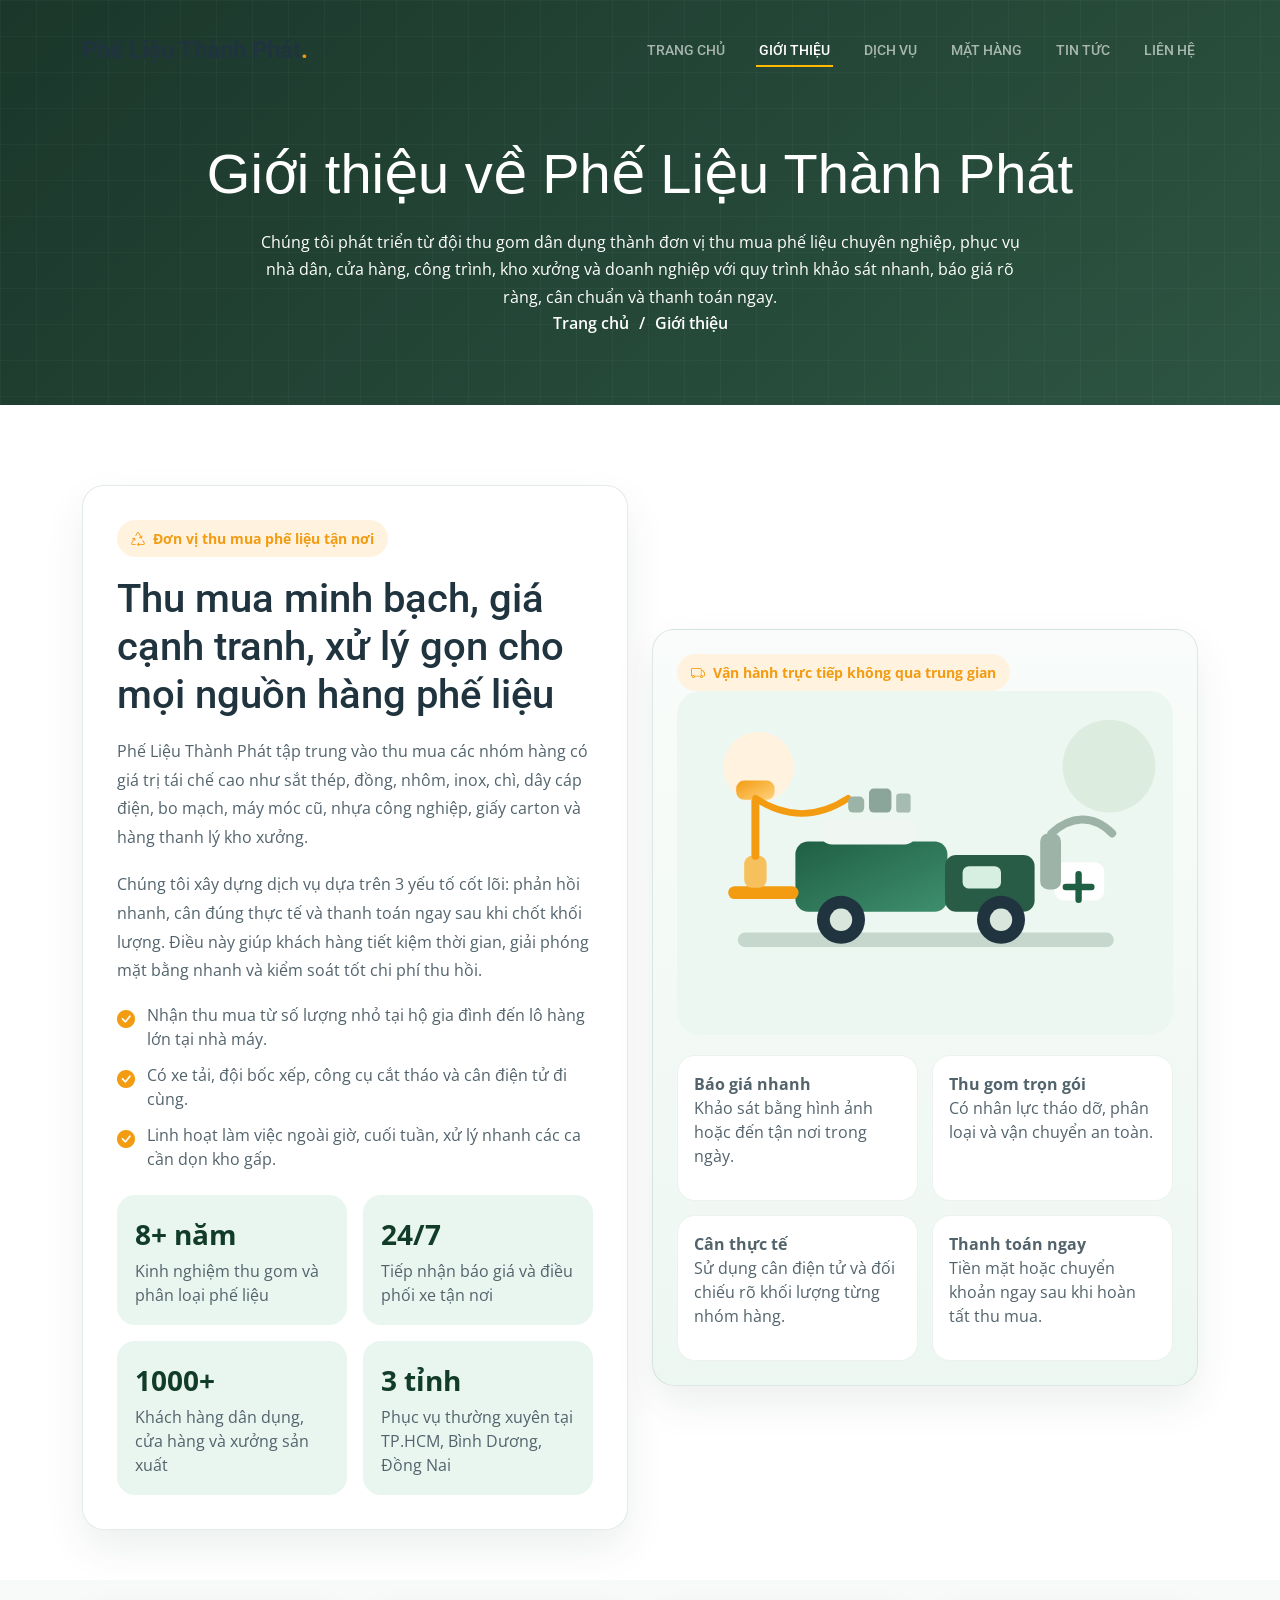
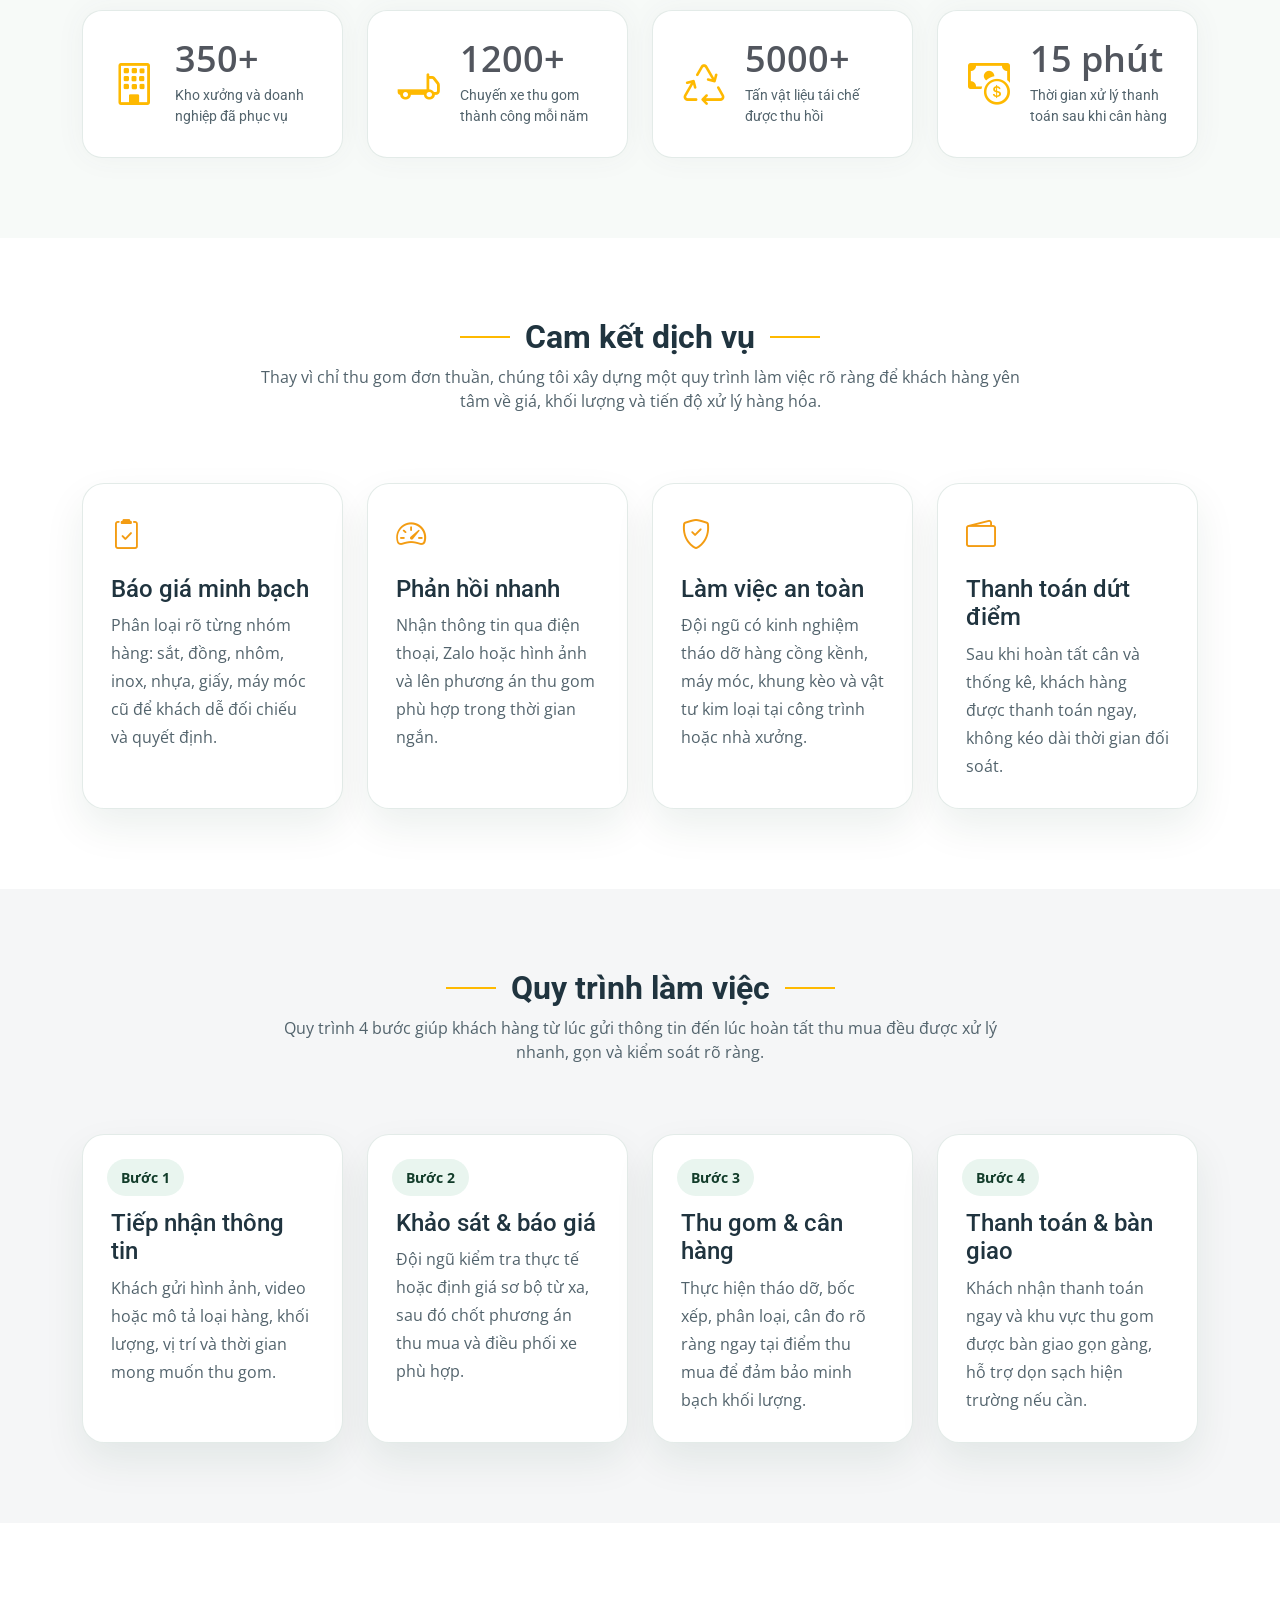
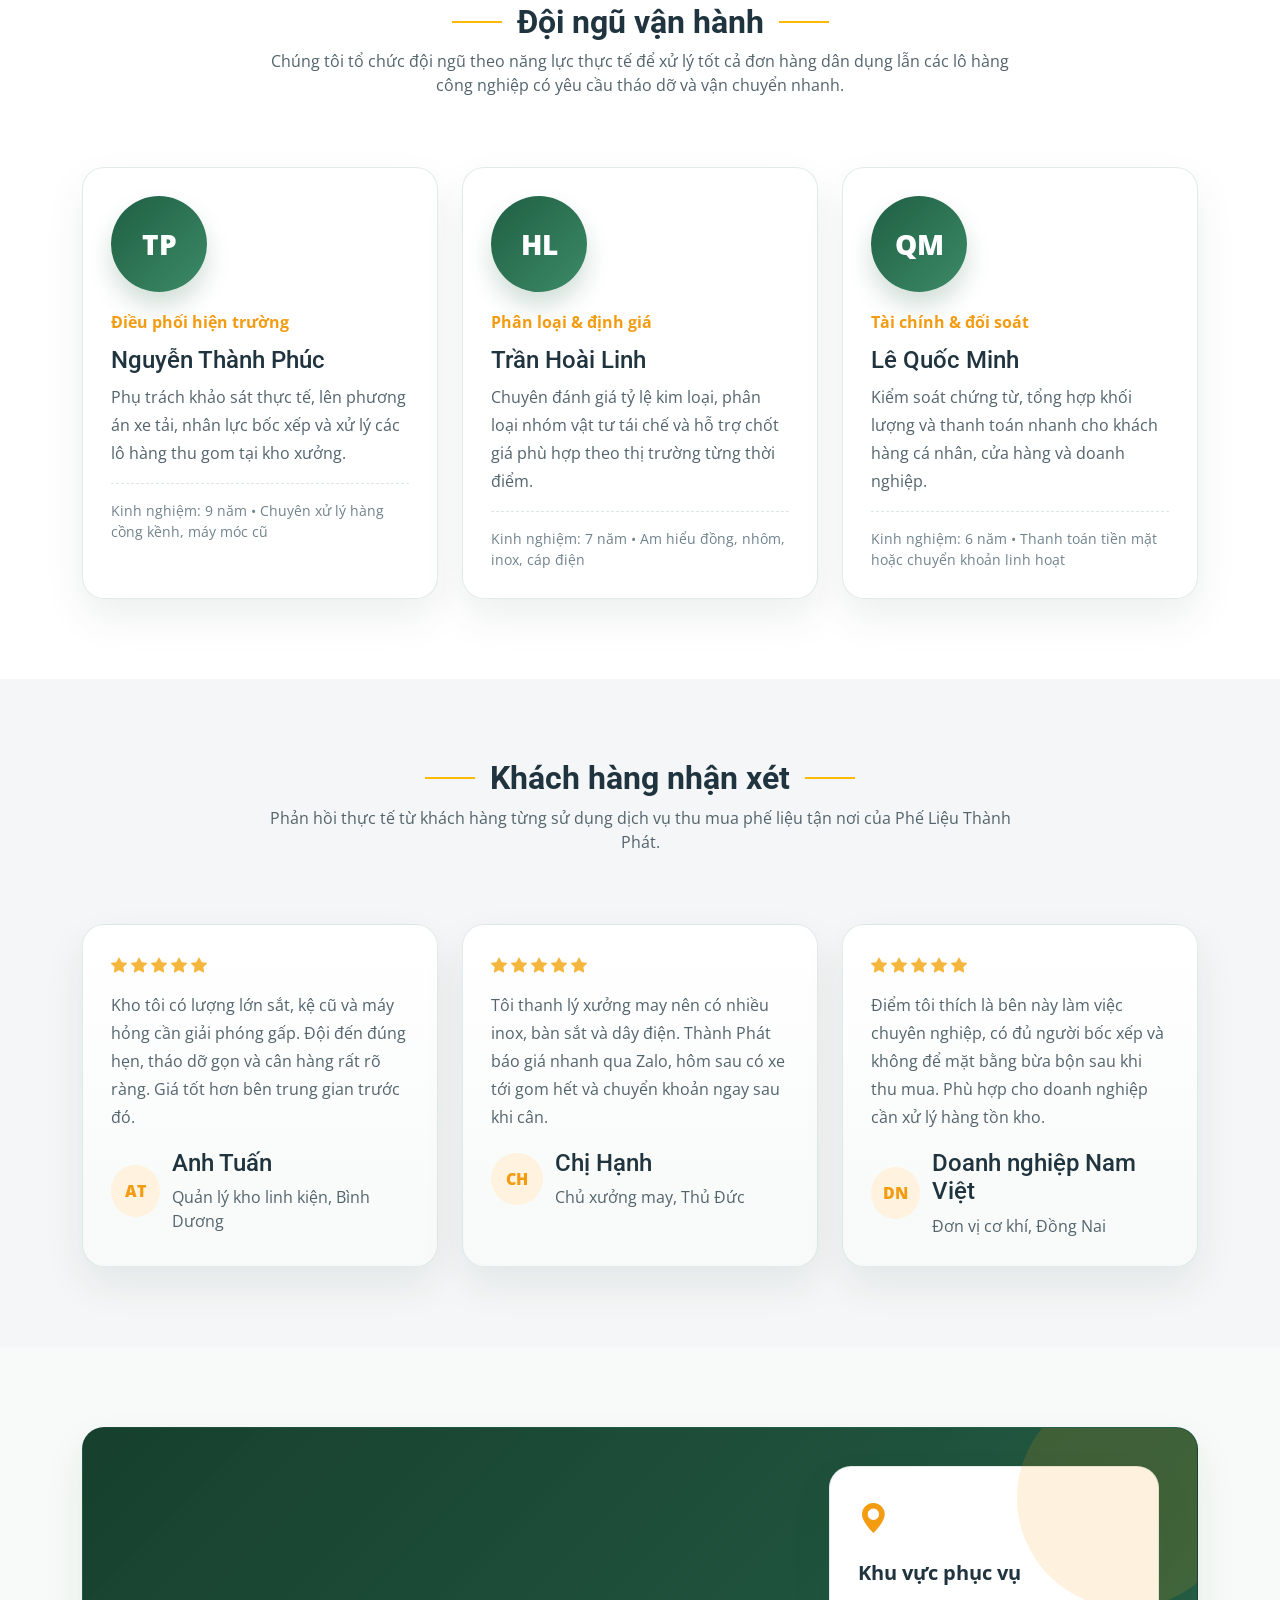
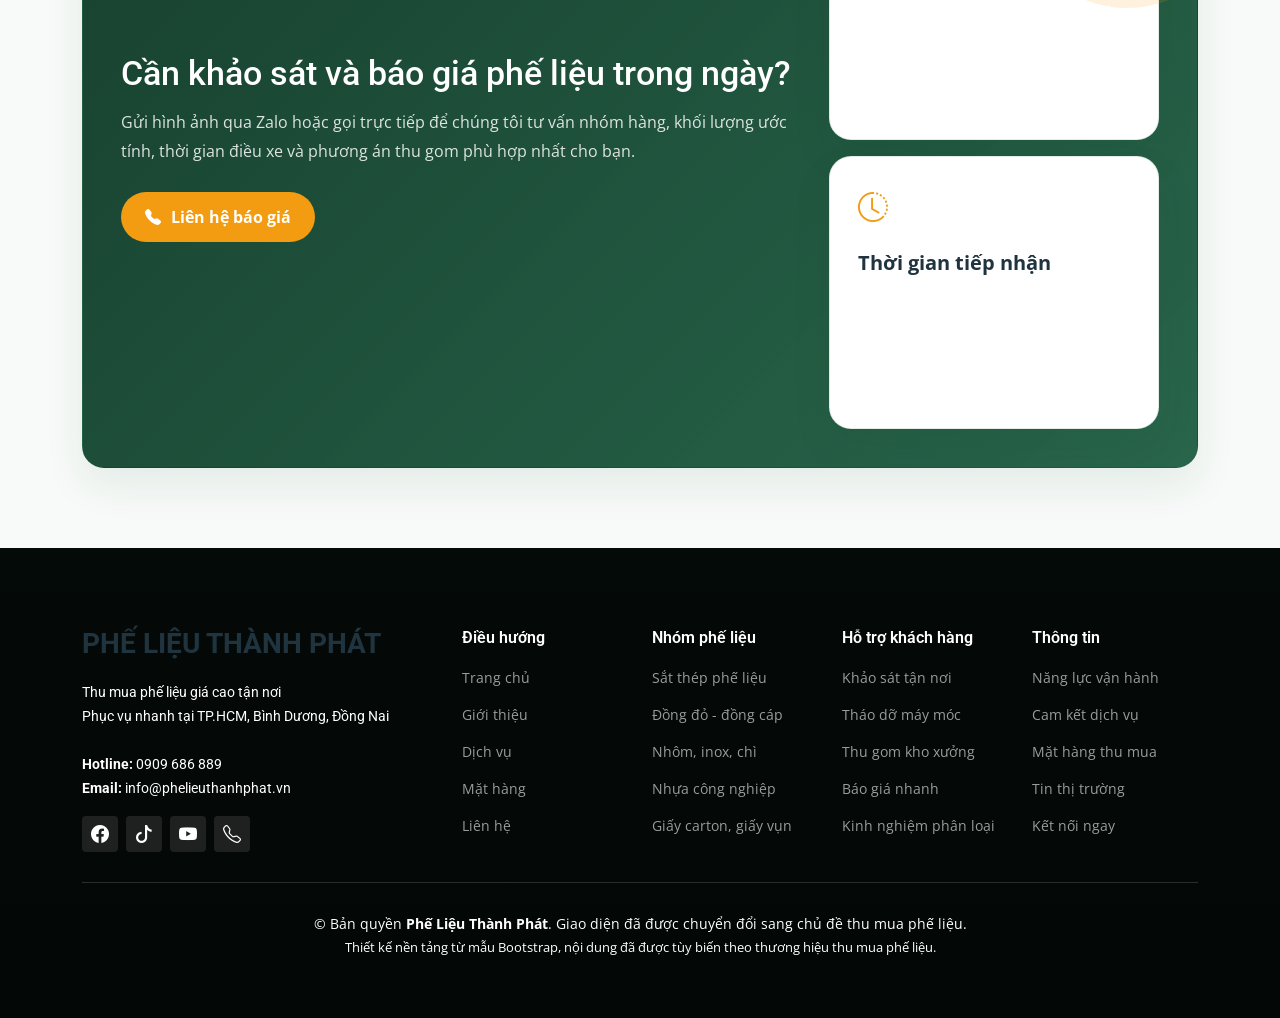
==== UpConstruction-1.0.0/about.html @ 5eded69c "basic code" ====
<!DOCTYPE html>
<html lang="vi">

<head>
  <meta charset="utf-8">
  <meta content="width=device-width, initial-scale=1.0" name="viewport">
  <title>Giới thiệu - Phế Liệu Thành Phát</title>
  <meta content="Tìm hiểu về Phế Liệu Thành Phát - đơn vị thu mua phế liệu giá cao tận nơi, quy trình minh bạch, cân chuẩn và thanh toán nhanh cho khách hàng cá nhân, nhà xưởng và doanh nghiệp." name="description">
  <meta content="giới thiệu phế liệu thành phát, thu mua phế liệu tận nơi, cân điện tử phế liệu, thu mua sắt đồng nhôm inox" name="keywords">

  <link href="assets/img/favicon.png" rel="icon">
  <link href="assets/img/apple-touch-icon.png" rel="apple-touch-icon">

  <link rel="preconnect" href="https://fonts.googleapis.com">
  <link rel="preconnect" href="https://fonts.gstatic.com" crossorigin>
  <link href="https://fonts.googleapis.com/css?family=Open+Sans:300,300i,400,400i,600,600i,700,700i|Roboto:300,400,500,700&display=swap" rel="stylesheet">

  <link href="assets/vendor/bootstrap/css/bootstrap.min.css" rel="stylesheet">
  <link href="assets/vendor/bootstrap-icons/bootstrap-icons.css" rel="stylesheet">
  <link href="assets/vendor/fontawesome-free/css/all.min.css" rel="stylesheet">
  <link href="assets/vendor/aos/aos.css" rel="stylesheet">
  <link href="assets/vendor/glightbox/css/glightbox.min.css" rel="stylesheet">
  <link href="assets/vendor/swiper/swiper-bundle.min.css" rel="stylesheet">

  <link href="assets/css/main.css" rel="stylesheet">

  <style>
    :root {
      --scrap-green: #1f5f43;
      --scrap-green-dark: #123c2a;
      --scrap-green-soft: #e9f5ef;
      --scrap-orange: #f39c12;
      --scrap-orange-soft: #fff2de;
      --scrap-slate: #20343f;
      --scrap-text: #52636c;
      --scrap-border: rgba(31, 95, 67, 0.12);
      --scrap-shadow: 0 18px 40px rgba(18, 60, 42, 0.08);
    }

    body {
      color: var(--scrap-text);
    }

    .header .logo h1,
    .footer-info h3,
    .section-header h2,
    .about-hero-card h2,
    .commitment-card h4,
    .member-card h4,
    .timeline-card h4,
    .testimonial-card h4,
    .cta-box h3 {
      color: var(--scrap-slate);
    }

    .header .logo h1 span,
    .section-header h2::after,
    .story-list i,
    .commitment-card i,
    .timeline-badge,
    .stats-value,
    .contact-mini i,
    .social-links a:hover {
      color: var(--scrap-orange);
    }

    .breadcrumbs {
      min-height: 340px;
      position: relative;
      background:
        linear-gradient(135deg, rgba(18, 60, 42, 0.92), rgba(31, 95, 67, 0.86)),
        radial-gradient(circle at top right, rgba(243, 156, 18, 0.18), transparent 32%);
    }

    .breadcrumbs:before {
      content: "";
      position: absolute;
      inset: 0;
      background-image:
        linear-gradient(rgba(255, 255, 255, 0.06) 1px, transparent 1px),
        linear-gradient(90deg, rgba(255, 255, 255, 0.06) 1px, transparent 1px);
      background-size: 36px 36px;
      opacity: .45;
    }

    .breadcrumbs .container {
      z-index: 2;
    }

    .breadcrumbs h2,
    .breadcrumbs p,
    .breadcrumbs ol,
    .breadcrumbs ol a {
      color: #fff;
    }

    .breadcrumbs p {
      max-width: 760px;
      margin: 14px auto 0;
      line-height: 1.7;
    }

    .page-intro {
      padding: 80px 0 50px;
    }

    .about-hero-card,
    .visual-card,
    .commitment-card,
    .timeline-card,
    .member-card,
    .testimonial-card,
    .cta-box,
    .contact-mini {
      background: #fff;
      border: 1px solid var(--scrap-border);
      border-radius: 22px;
      box-shadow: var(--scrap-shadow);
    }

    .about-hero-card {
      padding: 34px;
      height: 100%;
    }

    .about-hero-card .badge-title,
    .mini-label,
    .timeline-badge {
      display: inline-flex;
      align-items: center;
      gap: 8px;
      padding: 8px 14px;
      border-radius: 999px;
      background: var(--scrap-orange-soft);
      color: var(--scrap-orange);
      font-weight: 700;
      font-size: 14px;
    }

    .about-hero-card h2 {
      font-size: 40px;
      line-height: 1.2;
      margin: 18px 0;
    }

    .about-hero-card p {
      margin-bottom: 18px;
      line-height: 1.8;
    }

    .story-list {
      list-style: none;
      padding: 0;
      margin: 0 0 24px;
    }

    .story-list li {
      display: flex;
      align-items: flex-start;
      gap: 12px;
      margin-bottom: 12px;
    }

    .story-list i {
      font-size: 18px;
      margin-top: 3px;
    }

    .quick-numbers {
      display: grid;
      grid-template-columns: repeat(2, minmax(0, 1fr));
      gap: 16px;
      margin-top: 24px;
    }

    .quick-number {
      background: var(--scrap-green-soft);
      border-radius: 18px;
      padding: 18px;
    }

    .quick-number strong {
      display: block;
      color: var(--scrap-green-dark);
      font-size: 28px;
      margin-bottom: 4px;
    }

    .visual-card {
      padding: 24px;
      overflow: hidden;
      height: 100%;
      background: linear-gradient(180deg, #f9fcfa, #edf7f1);
    }

    .visual-caption {
      margin-top: 20px;
      display: grid;
      grid-template-columns: repeat(2, minmax(0, 1fr));
      gap: 14px;
    }

    .visual-caption .caption-box {
      background: #fff;
      border-radius: 18px;
      padding: 16px;
      border: 1px solid rgba(31, 95, 67, 0.08);
    }

    .stats-counter {
      padding: 30px 0 80px;
      background: #f7faf8;
    }

    .stats-item {
      background: #fff;
      border-radius: 20px;
      padding: 24px;
      border: 1px solid var(--scrap-border);
      box-shadow: var(--scrap-shadow);
    }

    .stats-item i {
      color: var(--scrap-green);
      font-size: 34px;
      margin-right: 18px;
    }

    .stats-value {
      display: block;
      font-size: 34px;
      font-weight: 800;
      line-height: 1;
      margin-bottom: 8px;
    }

    .section-header p {
      max-width: 760px;
      margin: 0 auto;
    }

    .commitments,
    .process-section,
    .team-section,
    .testimonials,
    .contact-strip {
      padding: 80px 0;
    }

    .commitment-card,
    .timeline-card,
    .member-card,
    .testimonial-card,
    .contact-mini {
      padding: 28px;
      height: 100%;
    }

    .commitment-card i,
    .contact-mini i {
      font-size: 30px;
      margin-bottom: 18px;
      display: inline-block;
    }

    .commitment-card p,
    .timeline-card p,
    .member-card p,
    .testimonial-card p,
    .contact-mini p {
      margin-bottom: 0;
      line-height: 1.75;
    }

    .timeline-card {
      position: relative;
      padding-top: 74px;
    }

    .timeline-badge {
      position: absolute;
      top: 24px;
      left: 24px;
      background: var(--scrap-green-soft);
      color: var(--scrap-green-dark);
    }

    .member-avatar {
      width: 96px;
      height: 96px;
      border-radius: 50%;
      background: linear-gradient(135deg, var(--scrap-green), #3c8a68);
      color: #fff;
      display: flex;
      align-items: center;
      justify-content: center;
      font-weight: 800;
      font-size: 28px;
      margin-bottom: 18px;
      box-shadow: 0 14px 24px rgba(31, 95, 67, 0.2);
    }

    .member-role {
      display: inline-block;
      margin-bottom: 12px;
      color: var(--scrap-orange);
      font-weight: 700;
    }

    .member-meta {
      margin-top: 16px;
      padding-top: 16px;
      border-top: 1px dashed rgba(31, 95, 67, 0.15);
      font-size: 14px;
      color: #70828c;
    }

    .testimonial-card {
      background: linear-gradient(180deg, #ffffff, #f7faf8);
    }

    .stars {
      color: #f4b63d;
      margin-bottom: 14px;
    }

    .testimonial-person {
      margin-top: 18px;
      display: flex;
      align-items: center;
      gap: 12px;
    }

    .testimonial-person .avatar {
      width: 52px;
      height: 52px;
      border-radius: 50%;
      background: var(--scrap-orange-soft);
      color: var(--scrap-orange);
      display: flex;
      align-items: center;
      justify-content: center;
      font-weight: 800;
    }

    .cta-box {
      padding: 38px;
      background: linear-gradient(135deg, rgba(18, 60, 42, 0.98), rgba(31, 95, 67, 0.96));
      color: #fff;
      overflow: hidden;
      position: relative;
    }

    .cta-box:before {
      content: "";
      position: absolute;
      width: 220px;
      height: 220px;
      right: -40px;
      top: -40px;
      background: rgba(243, 156, 18, 0.14);
      border-radius: 50%;
    }

    .cta-box h3,
    .cta-box p,
    .cta-box .btn-get-started,
    .cta-box .btn-outline-light {
      position: relative;
      z-index: 2;
    }

    .cta-box h3 {
      color: #fff;
      font-size: 34px;
      margin-bottom: 14px;
    }

    .cta-box p {
      color: rgba(255, 255, 255, 0.85);
      line-height: 1.8;
      margin-bottom: 26px;
    }

    .btn-get-started {
      display: inline-flex;
      align-items: center;
      gap: 10px;
      padding: 13px 24px;
      border-radius: 999px;
      background: var(--scrap-orange);
      color: #fff;
      font-weight: 700;
      transition: .3s;
    }

    .btn-get-started:hover {
      background: #de8c08;
      color: #fff;
    }

    .contact-strip {
      background: #f7faf8;
    }

    .contact-mini strong {
      display: block;
      color: var(--scrap-slate);
      margin-bottom: 10px;
      font-size: 20px;
    }

    .footer {
      background: linear-gradient(180deg, #163126, #10241d);
    }

    .footer a:hover {
      color: #fff;
    }

    @media (max-width: 991px) {
      .about-hero-card h2 {
        font-size: 32px;
      }

      .page-intro,
      .commitments,
      .process-section,
      .team-section,
      .testimonials,
      .contact-strip {
        padding: 60px 0;
      }
    }

    @media (max-width: 575px) {
      .quick-numbers,
      .visual-caption {
        grid-template-columns: 1fr;
      }

      .about-hero-card,
      .visual-card,
      .commitment-card,
      .timeline-card,
      .member-card,
      .testimonial-card,
      .cta-box,
      .contact-mini {
        border-radius: 18px;
      }

      .cta-box h3 {
        font-size: 28px;
      }
    }
  </style>
</head>

<body>

  <header id="header" class="header d-flex align-items-center">
    <div class="container-fluid container-xl d-flex align-items-center justify-content-between">
      <a href="index.html" class="logo d-flex align-items-center">
        <h1>Phế Liệu Thành Phát<span>.</span></h1>
      </a>

      <i class="mobile-nav-toggle mobile-nav-show bi bi-list"></i>
      <i class="mobile-nav-toggle mobile-nav-hide d-none bi bi-x"></i>
      <nav id="navbar" class="navbar">
        <ul>
          <li><a href="index.html">Trang chủ</a></li>
          <li><a href="about.html" class="active">Giới thiệu</a></li>
          <li><a href="services.html">Dịch vụ</a></li>
          <li><a href="projects.html">Mặt hàng</a></li>
          <li><a href="blog.html">Tin tức</a></li>
          <li><a href="contact.html">Liên hệ</a></li>
        </ul>
      </nav>
    </div>
  </header>

  <main id="main">

    <div class="breadcrumbs d-flex align-items-center">
      <div class="container position-relative d-flex flex-column align-items-center text-center" data-aos="fade">
        <h2>Giới thiệu về Phế Liệu Thành Phát</h2>
        <p>Chúng tôi phát triển từ đội thu gom dân dụng thành đơn vị thu mua phế liệu chuyên nghiệp, phục vụ nhà dân, cửa hàng, công trình, kho xưởng và doanh nghiệp với quy trình khảo sát nhanh, báo giá rõ ràng, cân chuẩn và thanh toán ngay.</p>
        <ol>
          <li><a href="index.html">Trang chủ</a></li>
          <li>Giới thiệu</li>
        </ol>
      </div>
    </div>

    <section class="page-intro">
      <div class="container" data-aos="fade-up">
        <div class="row gy-4 align-items-center">
          <div class="col-lg-6">
            <div class="about-hero-card">
              <span class="badge-title"><i class="bi bi-recycle"></i> Đơn vị thu mua phế liệu tận nơi</span>
              <h2>Thu mua minh bạch, giá cạnh tranh, xử lý gọn cho mọi nguồn hàng phế liệu</h2>
              <p>Phế Liệu Thành Phát tập trung vào thu mua các nhóm hàng có giá trị tái chế cao như sắt thép, đồng, nhôm, inox, chì, dây cáp điện, bo mạch, máy móc cũ, nhựa công nghiệp, giấy carton và hàng thanh lý kho xưởng.</p>
              <p>Chúng tôi xây dựng dịch vụ dựa trên 3 yếu tố cốt lõi: phản hồi nhanh, cân đúng thực tế và thanh toán ngay sau khi chốt khối lượng. Điều này giúp khách hàng tiết kiệm thời gian, giải phóng mặt bằng nhanh và kiểm soát tốt chi phí thu hồi.</p>
              <ul class="story-list">
                <li><i class="bi bi-check-circle-fill"></i><span>Nhận thu mua từ số lượng nhỏ tại hộ gia đình đến lô hàng lớn tại nhà máy.</span></li>
                <li><i class="bi bi-check-circle-fill"></i><span>Có xe tải, đội bốc xếp, công cụ cắt tháo và cân điện tử đi cùng.</span></li>
                <li><i class="bi bi-check-circle-fill"></i><span>Linh hoạt làm việc ngoài giờ, cuối tuần, xử lý nhanh các ca cần dọn kho gấp.</span></li>
              </ul>

              <div class="quick-numbers">
                <div class="quick-number">
                  <strong>8+ năm</strong>
                  <span>Kinh nghiệm thu gom và phân loại phế liệu</span>
                </div>
                <div class="quick-number">
                  <strong>24/7</strong>
                  <span>Tiếp nhận báo giá và điều phối xe tận nơi</span>
                </div>
                <div class="quick-number">
                  <strong>1000+</strong>
                  <span>Khách hàng dân dụng, cửa hàng và xưởng sản xuất</span>
                </div>
                <div class="quick-number">
                  <strong>3 tỉnh</strong>
                  <span>Phục vụ thường xuyên tại TP.HCM, Bình Dương, Đồng Nai</span>
                </div>
              </div>
            </div>
          </div>

          <div class="col-lg-6">
            <div class="visual-card">
              <span class="mini-label"><i class="bi bi-truck"></i> Vận hành trực tiếp không qua trung gian</span>
              <svg viewBox="0 0 620 430" width="100%" height="100%" xmlns="http://www.w3.org/2000/svg" role="img" aria-label="Minh họa quy trình thu mua phế liệu">
                <defs>
                  <linearGradient id="truckGradient" x1="0" y1="0" x2="1" y2="1">
                    <stop offset="0%" stop-color="#1f5f43" />
                    <stop offset="100%" stop-color="#3e8f6d" />
                  </linearGradient>
                  <linearGradient id="metalGradient" x1="0" y1="0" x2="1" y2="1">
                    <stop offset="0%" stop-color="#f39c12" />
                    <stop offset="100%" stop-color="#ffd27d" />
                  </linearGradient>
                </defs>
                <rect x="0" y="0" width="620" height="430" rx="30" fill="#edf7f1" />
                <circle cx="102" cy="95" r="44" fill="#fff2de" />
                <circle cx="540" cy="94" r="58" fill="#dceddf" />
                <rect x="76" y="302" width="470" height="18" rx="9" fill="#c6d7ce" />
                <rect x="148" y="188" width="190" height="88" rx="16" fill="url(#truckGradient)" />
                <rect x="335" y="205" width="112" height="71" rx="14" fill="#285c46" />
                <rect x="357" y="219" width="48" height="28" rx="8" fill="#d7efe1" />
                <rect x="178" y="160" width="122" height="32" rx="16" fill="#f0f7f3" />
                <circle cx="205" cy="286" r="30" fill="#20343f" />
                <circle cx="205" cy="286" r="14" fill="#d9e6de" />
                <circle cx="405" cy="286" r="30" fill="#20343f" />
                <circle cx="405" cy="286" r="14" fill="#d9e6de" />
                <rect x="64" y="244" width="88" height="16" rx="8" fill="#f39c12" />
                <rect x="84" y="206" width="28" height="40" rx="10" fill="#f6c15d" />
                <path d="M98 206 L98 128" stroke="#f39c12" stroke-width="10" stroke-linecap="round" />
                <rect x="74" y="112" width="48" height="24" rx="10" fill="url(#metalGradient)" />
                <path d="M98 134 Q156 172 214 134" stroke="#f39c12" stroke-width="8" fill="none" stroke-linecap="round" />
                <rect x="214" y="132" width="20" height="20" rx="6" fill="#9cb3a8" />
                <rect x="240" y="122" width="28" height="30" rx="6" fill="#8ba59a" />
                <rect x="274" y="128" width="18" height="24" rx="4" fill="#a6bbb1" />
                <rect x="472" y="214" width="62" height="48" rx="12" fill="#ffffff" />
                <path d="M486 245 h32" stroke="#1f5f43" stroke-width="8" stroke-linecap="round" />
                <path d="M502 229 v32" stroke="#1f5f43" stroke-width="8" stroke-linecap="round" />
                <rect x="454" y="178" width="26" height="70" rx="10" fill="#9db3a8" />
                <path d="M468 178 C492 156 520 154 544 178" stroke="#9db3a8" stroke-width="10" fill="none" stroke-linecap="round" />
              </svg>

              <div class="visual-caption">
                <div class="caption-box">
                  <strong>Báo giá nhanh</strong>
                  <p>Khảo sát bằng hình ảnh hoặc đến tận nơi trong ngày.</p>
                </div>
                <div class="caption-box">
                  <strong>Thu gom trọn gói</strong>
                  <p>Có nhân lực tháo dỡ, phân loại và vận chuyển an toàn.</p>
                </div>
                <div class="caption-box">
                  <strong>Cân thực tế</strong>
                  <p>Sử dụng cân điện tử và đối chiếu rõ khối lượng từng nhóm hàng.</p>
                </div>
                <div class="caption-box">
                  <strong>Thanh toán ngay</strong>
                  <p>Tiền mặt hoặc chuyển khoản ngay sau khi hoàn tất thu mua.</p>
                </div>
              </div>
            </div>
          </div>
        </div>
      </div>
    </section>

    <section id="stats-counter" class="stats-counter">
      <div class="container" data-aos="fade-up">
        <div class="row gy-4">
          <div class="col-lg-3 col-md-6">
            <div class="stats-item d-flex align-items-center w-100 h-100">
              <i class="bi bi-building"></i>
              <div>
                <span class="stats-value">350+</span>
                <p>Kho xưởng và doanh nghiệp đã phục vụ</p>
              </div>
            </div>
          </div>

          <div class="col-lg-3 col-md-6">
            <div class="stats-item d-flex align-items-center w-100 h-100">
              <i class="bi bi-truck-flatbed"></i>
              <div>
                <span class="stats-value">1200+</span>
                <p>Chuyến xe thu gom thành công mỗi năm</p>
              </div>
            </div>
          </div>

          <div class="col-lg-3 col-md-6">
            <div class="stats-item d-flex align-items-center w-100 h-100">
              <i class="bi bi-recycle"></i>
              <div>
                <span class="stats-value">5000+</span>
                <p>Tấn vật liệu tái chế được thu hồi</p>
              </div>
            </div>
          </div>

          <div class="col-lg-3 col-md-6">
            <div class="stats-item d-flex align-items-center w-100 h-100">
              <i class="bi bi-cash-coin"></i>
              <div>
                <span class="stats-value">15 phút</span>
                <p>Thời gian xử lý thanh toán sau khi cân hàng</p>
              </div>
            </div>
          </div>
        </div>
      </div>
    </section>

    <section class="commitments">
      <div class="container" data-aos="fade-up">
        <div class="section-header">
          <h2>Cam kết dịch vụ</h2>
          <p>Thay vì chỉ thu gom đơn thuần, chúng tôi xây dựng một quy trình làm việc rõ ràng để khách hàng yên tâm về giá, khối lượng và tiến độ xử lý hàng hóa.</p>
        </div>

        <div class="row gy-4">
          <div class="col-lg-3 col-md-6">
            <div class="commitment-card">
              <i class="bi bi-clipboard2-check"></i>
              <h4>Báo giá minh bạch</h4>
              <p>Phân loại rõ từng nhóm hàng: sắt, đồng, nhôm, inox, nhựa, giấy, máy móc cũ để khách dễ đối chiếu và quyết định.</p>
            </div>
          </div>

          <div class="col-lg-3 col-md-6">
            <div class="commitment-card">
              <i class="bi bi-speedometer2"></i>
              <h4>Phản hồi nhanh</h4>
              <p>Nhận thông tin qua điện thoại, Zalo hoặc hình ảnh và lên phương án thu gom phù hợp trong thời gian ngắn.</p>
            </div>
          </div>

          <div class="col-lg-3 col-md-6">
            <div class="commitment-card">
              <i class="bi bi-shield-check"></i>
              <h4>Làm việc an toàn</h4>
              <p>Đội ngũ có kinh nghiệm tháo dỡ hàng cồng kềnh, máy móc, khung kèo và vật tư kim loại tại công trình hoặc nhà xưởng.</p>
            </div>
          </div>

          <div class="col-lg-3 col-md-6">
            <div class="commitment-card">
              <i class="bi bi-wallet2"></i>
              <h4>Thanh toán dứt điểm</h4>
              <p>Sau khi hoàn tất cân và thống kê, khách hàng được thanh toán ngay, không kéo dài thời gian đối soát.</p>
            </div>
          </div>
        </div>
      </div>
    </section>

    <section class="process-section section-bg">
      <div class="container" data-aos="fade-up">
        <div class="section-header">
          <h2>Quy trình làm việc</h2>
          <p>Quy trình 4 bước giúp khách hàng từ lúc gửi thông tin đến lúc hoàn tất thu mua đều được xử lý nhanh, gọn và kiểm soát rõ ràng.</p>
        </div>

        <div class="row gy-4">
          <div class="col-lg-3 col-md-6">
            <div class="timeline-card">
              <span class="timeline-badge">Bước 1</span>
              <h4>Tiếp nhận thông tin</h4>
              <p>Khách gửi hình ảnh, video hoặc mô tả loại hàng, khối lượng, vị trí và thời gian mong muốn thu gom.</p>
            </div>
          </div>

          <div class="col-lg-3 col-md-6">
            <div class="timeline-card">
              <span class="timeline-badge">Bước 2</span>
              <h4>Khảo sát & báo giá</h4>
              <p>Đội ngũ kiểm tra thực tế hoặc định giá sơ bộ từ xa, sau đó chốt phương án thu mua và điều phối xe phù hợp.</p>
            </div>
          </div>

          <div class="col-lg-3 col-md-6">
            <div class="timeline-card">
              <span class="timeline-badge">Bước 3</span>
              <h4>Thu gom & cân hàng</h4>
              <p>Thực hiện tháo dỡ, bốc xếp, phân loại, cân đo rõ ràng ngay tại điểm thu mua để đảm bảo minh bạch khối lượng.</p>
            </div>
          </div>

          <div class="col-lg-3 col-md-6">
            <div class="timeline-card">
              <span class="timeline-badge">Bước 4</span>
              <h4>Thanh toán & bàn giao</h4>
              <p>Khách nhận thanh toán ngay và khu vực thu gom được bàn giao gọn gàng, hỗ trợ dọn sạch hiện trường nếu cần.</p>
            </div>
          </div>
        </div>
      </div>
    </section>

    <section class="team-section">
      <div class="container" data-aos="fade-up">
        <div class="section-header">
          <h2>Đội ngũ vận hành</h2>
          <p>Chúng tôi tổ chức đội ngũ theo năng lực thực tế để xử lý tốt cả đơn hàng dân dụng lẫn các lô hàng công nghiệp có yêu cầu tháo dỡ và vận chuyển nhanh.</p>
        </div>

        <div class="row gy-4">
          <div class="col-lg-4 col-md-6">
            <div class="member-card">
              <div class="member-avatar">TP</div>
              <span class="member-role">Điều phối hiện trường</span>
              <h4>Nguyễn Thành Phúc</h4>
              <p>Phụ trách khảo sát thực tế, lên phương án xe tải, nhân lực bốc xếp và xử lý các lô hàng thu gom tại kho xưởng.</p>
              <div class="member-meta">Kinh nghiệm: 9 năm • Chuyên xử lý hàng cồng kềnh, máy móc cũ</div>
            </div>
          </div>

          <div class="col-lg-4 col-md-6">
            <div class="member-card">
              <div class="member-avatar">HL</div>
              <span class="member-role">Phân loại & định giá</span>
              <h4>Trần Hoài Linh</h4>
              <p>Chuyên đánh giá tỷ lệ kim loại, phân loại nhóm vật tư tái chế và hỗ trợ chốt giá phù hợp theo thị trường từng thời điểm.</p>
              <div class="member-meta">Kinh nghiệm: 7 năm • Am hiểu đồng, nhôm, inox, cáp điện</div>
            </div>
          </div>

          <div class="col-lg-4 col-md-6">
            <div class="member-card">
              <div class="member-avatar">QM</div>
              <span class="member-role">Tài chính & đối soát</span>
              <h4>Lê Quốc Minh</h4>
              <p>Kiểm soát chứng từ, tổng hợp khối lượng và thanh toán nhanh cho khách hàng cá nhân, cửa hàng và doanh nghiệp.</p>
              <div class="member-meta">Kinh nghiệm: 6 năm • Thanh toán tiền mặt hoặc chuyển khoản linh hoạt</div>
            </div>
          </div>
        </div>
      </div>
    </section>

    <section id="testimonials" class="testimonials section-bg">
      <div class="container" data-aos="fade-up">
        <div class="section-header">
          <h2>Khách hàng nhận xét</h2>
          <p>Phản hồi thực tế từ khách hàng từng sử dụng dịch vụ thu mua phế liệu tận nơi của Phế Liệu Thành Phát.</p>
        </div>

        <div class="row gy-4">
          <div class="col-lg-4">
            <div class="testimonial-card">
              <div class="stars">
                <i class="bi bi-star-fill"></i>
                <i class="bi bi-star-fill"></i>
                <i class="bi bi-star-fill"></i>
                <i class="bi bi-star-fill"></i>
                <i class="bi bi-star-fill"></i>
              </div>
              <p>Kho tôi có lượng lớn sắt, kệ cũ và máy hỏng cần giải phóng gấp. Đội đến đúng hẹn, tháo dỡ gọn và cân hàng rất rõ ràng. Giá tốt hơn bên trung gian trước đó.</p>
              <div class="testimonial-person">
                <div class="avatar">AT</div>
                <div>
                  <h4>Anh Tuấn</h4>
                  <span>Quản lý kho linh kiện, Bình Dương</span>
                </div>
              </div>
            </div>
          </div>

          <div class="col-lg-4">
            <div class="testimonial-card">
              <div class="stars">
                <i class="bi bi-star-fill"></i>
                <i class="bi bi-star-fill"></i>
                <i class="bi bi-star-fill"></i>
                <i class="bi bi-star-fill"></i>
                <i class="bi bi-star-fill"></i>
              </div>
              <p>Tôi thanh lý xưởng may nên có nhiều inox, bàn sắt và dây điện. Thành Phát báo giá nhanh qua Zalo, hôm sau có xe tới gom hết và chuyển khoản ngay sau khi cân.</p>
              <div class="testimonial-person">
                <div class="avatar">CH</div>
                <div>
                  <h4>Chị Hạnh</h4>
                  <span>Chủ xưởng may, Thủ Đức</span>
                </div>
              </div>
            </div>
          </div>

          <div class="col-lg-4">
            <div class="testimonial-card">
              <div class="stars">
                <i class="bi bi-star-fill"></i>
                <i class="bi bi-star-fill"></i>
                <i class="bi bi-star-fill"></i>
                <i class="bi bi-star-fill"></i>
                <i class="bi bi-star-fill"></i>
              </div>
              <p>Điểm tôi thích là bên này làm việc chuyên nghiệp, có đủ người bốc xếp và không để mặt bằng bừa bộn sau khi thu mua. Phù hợp cho doanh nghiệp cần xử lý hàng tồn kho.</p>
              <div class="testimonial-person">
                <div class="avatar">DN</div>
                <div>
                  <h4>Doanh nghiệp Nam Việt</h4>
                  <span>Đơn vị cơ khí, Đồng Nai</span>
                </div>
              </div>
            </div>
          </div>
        </div>
      </div>
    </section>

    <section class="contact-strip">
      <div class="container" data-aos="fade-up">
        <div class="cta-box">
          <div class="row gy-4 align-items-center">
            <div class="col-lg-8">
              <h3>Cần khảo sát và báo giá phế liệu trong ngày?</h3>
              <p>Gửi hình ảnh qua Zalo hoặc gọi trực tiếp để chúng tôi tư vấn nhóm hàng, khối lượng ước tính, thời gian điều xe và phương án thu gom phù hợp nhất cho bạn.</p>
              <a href="contact.html" class="btn-get-started"><i class="bi bi-telephone-fill"></i> Liên hệ báo giá</a>
            </div>
            <div class="col-lg-4">
              <div class="row gy-3">
                <div class="col-12">
                  <div class="contact-mini">
                    <i class="bi bi-geo-alt-fill"></i>
                    <strong>Khu vực phục vụ</strong>
                    <p>TP.HCM, Bình Dương, Đồng Nai và các khu vực lân cận khi có số lượng hàng phù hợp.</p>
                  </div>
                </div>
                <div class="col-12">
                  <div class="contact-mini">
                    <i class="bi bi-clock-history"></i>
                    <strong>Thời gian tiếp nhận</strong>
                    <p>Hỗ trợ 24/7 qua hotline, linh hoạt lịch thu gom sáng sớm, buổi tối hoặc cuối tuần.</p>
                  </div>
                </div>
              </div>
            </div>
          </div>
        </div>
      </div>
    </section>

  </main>

  <footer id="footer" class="footer">
    <div class="footer-content position-relative">
      <div class="container">
        <div class="row">

          <div class="col-lg-4 col-md-6">
            <div class="footer-info">
              <h3>Phế Liệu Thành Phát</h3>
              <p>
                Thu mua phế liệu giá cao tận nơi<br>
                Phục vụ nhanh tại TP.HCM, Bình Dương, Đồng Nai<br><br>
                <strong>Hotline:</strong> 0909 686 889<br>
                <strong>Email:</strong> info@phelieuthanhphat.vn<br>
              </p>
              <div class="social-links d-flex mt-3">
                <a href="#" class="d-flex align-items-center justify-content-center"><i class="bi bi-facebook"></i></a>
                <a href="#" class="d-flex align-items-center justify-content-center"><i class="bi bi-tiktok"></i></a>
                <a href="#" class="d-flex align-items-center justify-content-center"><i class="bi bi-youtube"></i></a>
                <a href="#" class="d-flex align-items-center justify-content-center"><i class="bi bi-telephone"></i></a>
              </div>
            </div>
          </div>

          <div class="col-lg-2 col-md-3 footer-links">
            <h4>Điều hướng</h4>
            <ul>
              <li><a href="index.html">Trang chủ</a></li>
              <li><a href="about.html">Giới thiệu</a></li>
              <li><a href="services.html">Dịch vụ</a></li>
              <li><a href="projects.html">Mặt hàng</a></li>
              <li><a href="contact.html">Liên hệ</a></li>
            </ul>
          </div>

          <div class="col-lg-2 col-md-3 footer-links">
            <h4>Nhóm phế liệu</h4>
            <ul>
              <li><a href="projects.html">Sắt thép phế liệu</a></li>
              <li><a href="projects.html">Đồng đỏ - đồng cáp</a></li>
              <li><a href="projects.html">Nhôm, inox, chì</a></li>
              <li><a href="projects.html">Nhựa công nghiệp</a></li>
              <li><a href="projects.html">Giấy carton, giấy vụn</a></li>
            </ul>
          </div>

          <div class="col-lg-2 col-md-3 footer-links">
            <h4>Hỗ trợ khách hàng</h4>
            <ul>
              <li><a href="services.html">Khảo sát tận nơi</a></li>
              <li><a href="services.html">Tháo dỡ máy móc</a></li>
              <li><a href="services.html">Thu gom kho xưởng</a></li>
              <li><a href="contact.html">Báo giá nhanh</a></li>
              <li><a href="blog.html">Kinh nghiệm phân loại</a></li>
            </ul>
          </div>

          <div class="col-lg-2 col-md-3 footer-links">
            <h4>Thông tin</h4>
            <ul>
              <li><a href="about.html">Năng lực vận hành</a></li>
              <li><a href="about.html">Cam kết dịch vụ</a></li>
              <li><a href="projects.html">Mặt hàng thu mua</a></li>
              <li><a href="blog.html">Tin thị trường</a></li>
              <li><a href="contact.html">Kết nối ngay</a></li>
            </ul>
          </div>

        </div>
      </div>
    </div>

    <div class="footer-legal text-center position-relative">
      <div class="container">
        <div class="copyright">
          © Bản quyền <strong><span>Phế Liệu Thành Phát</span></strong>. Giao diện đã được chuyển đổi sang chủ đề thu mua phế liệu.
        </div>
        <div class="credits">
          Thiết kế nền tảng từ mẫu Bootstrap, nội dung đã được tùy biến theo thương hiệu thu mua phế liệu.
        </div>
      </div>
    </div>
  </footer>

  <a href="#" class="scroll-top d-flex align-items-center justify-content-center"><i class="bi bi-arrow-up-short"></i></a>
  <div id="preloader"></div>

  <script src="assets/vendor/bootstrap/js/bootstrap.bundle.min.js"></script>
  <script src="assets/vendor/aos/aos.js"></script>
  <script src="assets/vendor/glightbox/js/glightbox.min.js"></script>
  <script src="assets/vendor/isotope-layout/isotope.pkgd.min.js"></script>
  <script src="assets/vendor/swiper/swiper-bundle.min.js"></script>
  <script src="assets/vendor/purecounter/purecounter_vanilla.js"></script>
  <script src="assets/js/main.js"></script>

</body>

</html>
---- UpConstruction-1.0.0/assets/css/main.css ----
/**
* Template Name: UpConstruction - v1.3.0
* Template URL: https://bootstrapmade.com/upconstruction-bootstrap-construction-website-template/
* Author: BootstrapMade.com
* License: https://bootstrapmade.com/license/
*/

/*--------------------------------------------------------------
# Set main reusable colors and fonts using CSS variables
# Learn more about CSS variables at https://developer.mozilla.org/en-US/docs/Web/CSS/Using_CSS_custom_properties
--------------------------------------------------------------*/
/* Fonts */
:root {
  --font-default: "Open Sans", system-ui, -apple-system, "Segoe UI", Roboto, "Helvetica Neue", Arial, "Noto Sans", "Liberation Sans", sans-serif, "Apple Color Emoji", "Segoe UI Emoji", "Segoe UI Symbol", "Noto Color Emoji";
  --font-primary: "Roboto", sans-serif;
  --font-secondary: "Work Sans", sans-serif;
}

/* Colors */
:root {
  --color-default: #364d59;
  --color-primary: #feb900;
  --color-secondary: #52565e;
}

/* Smooth scroll behavior */
:root {
  scroll-behavior: smooth;
}

/*--------------------------------------------------------------
# General
--------------------------------------------------------------*/
body {
  font-family: var(--font-default);
  color: var(--color-default);
  overflow-x: hidden;
}

a {
  color: var(--color-primary);
  text-decoration: none;
}

a:hover {
  color: #ffc732;
  text-decoration: none;
}

h1,
h2,
h3,
h4,
h5,
h6 {
  font-family: var(--font-primary);
}

/*--------------------------------------------------------------
# Sections & Section Header
--------------------------------------------------------------*/
section {
  padding: 80px 0;
  overflow: hidden;
}

.section-bg {
  background-color: #f5f6f7;
}

.section-header {
  text-align: center;
  padding-bottom: 70px;
}

.section-header h2 {
  font-size: 32px;
  font-weight: 700;
  position: relative;
  color: #2e3135;
}

.section-header h2:before,
.section-header h2:after {
  content: "";
  width: 50px;
  height: 2px;
  background: var(--color-primary);
  display: inline-block;
}

.section-header h2:before {
  margin: 0 15px 10px 0;
}

.section-header h2:after {
  margin: 0 0 10px 15px;
}

.section-header p {
  margin: 0 auto 0 auto;
}

@media (min-width: 1199px) {
  .section-header p {
    max-width: 60%;
  }
}

/*--------------------------------------------------------------
# Breadcrumbs
--------------------------------------------------------------*/
.breadcrumbs {
  padding: 140px 0 60px 0;
  min-height: 30vh;
  position: relative;
  background-size: cover;
  background-position: center;
  background-repeat: no-repeat;
}

.breadcrumbs:before {
  content: "";
  background-color: rgba(0, 0, 0, 0.6);
  position: absolute;
  inset: 0;
}

.breadcrumbs h2 {
  font-size: 56px;
  font-weight: 500;
  color: #fff;
  font-family: var(--font-secondary);
}

.breadcrumbs ol {
  display: flex;
  flex-wrap: wrap;
  list-style: none;
  padding: 0 0 10px 0;
  margin: 0;
  font-size: 16px;
  font-weight: 600;
  color: var(--color-primary);
}

.breadcrumbs ol a {
  color: rgba(255, 255, 255, 0.8);
  transition: 0.3s;
}

.breadcrumbs ol a:hover {
  text-decoration: underline;
}

.breadcrumbs ol li+li {
  padding-left: 10px;
}

.breadcrumbs ol li+li::before {
  display: inline-block;
  padding-right: 10px;
  color: #fff;
  content: "/";
}

/*--------------------------------------------------------------
# Scroll top button
--------------------------------------------------------------*/
.scroll-top {
  position: fixed;
  visibility: hidden;
  opacity: 0;
  right: 15px;
  bottom: 15px;
  z-index: 99999;
  background: var(--color-primary);
  width: 40px;
  height: 40px;
  border-radius: 4px;
  transition: all 0.4s;
}

.scroll-top i {
  font-size: 24px;
  color: var(--color-secondary);
  line-height: 0;
}

.scroll-top:hover {
  background: #ffc732;
  color: #fff;
}

.scroll-top.active {
  visibility: visible;
  opacity: 1;
}

/*--------------------------------------------------------------
# Preloader
--------------------------------------------------------------*/
#preloader {
  position: fixed;
  inset: 0;
  z-index: 999999;
  overflow: hidden;
  background: #fff;
  transition: all 0.6s ease-out;
}

#preloader:before {
  content: "";
  position: fixed;
  top: calc(50% - 30px);
  left: calc(50% - 30px);
  border: 6px solid #fff;
  border-color: var(--color-primary) transparent var(--color-primary) transparent;
  border-radius: 50%;
  width: 60px;
  height: 60px;
  -webkit-animation: animate-preloader 1.5s linear infinite;
  animation: animate-preloader 1.5s linear infinite;
}

@-webkit-keyframes animate-preloader {
  0% {
    transform: rotate(0deg);
  }

  100% {
    transform: rotate(360deg);
  }
}

@keyframes animate-preloader {
  0% {
    transform: rotate(0deg);
  }

  100% {
    transform: rotate(360deg);
  }
}

/*--------------------------------------------------------------
# Disable aos animation delay on mobile devices
--------------------------------------------------------------*/
@media screen and (max-width: 768px) {
  [data-aos-delay] {
    transition-delay: 0 !important;
  }
}

/*--------------------------------------------------------------
# Header
--------------------------------------------------------------*/
.header {
  z-index: 997;
  position: absolute;
  padding: 30px 0;
  top: 0;
  left: 0;
  right: 0;
}

.header .logo img {
  max-height: 40px;
  margin-right: 6px;
}

.header .logo h1 {
  font-size: 24px;
  font-weight: 700;
  color: #fff;
  margin-bottom: 0;
  font-family: var(--font-primary);
}

.header .logo h1 span {
  color: var(--color-primary);
}

/*--------------------------------------------------------------
# Desktop Navigation
--------------------------------------------------------------*/
@media (min-width: 1280px) {
  .navbar {
    padding: 0;
  }

  .navbar ul {
    margin: 0;
    padding: 0;
    display: flex;
    list-style: none;
    align-items: center;
  }

  .navbar li {
    position: relative;
  }

  .navbar>ul>li {
    white-space: nowrap;
    padding: 10px 0 10px 28px;
  }

  .navbar a,
  .navbar a:focus {
    display: flex;
    align-items: center;
    justify-content: space-between;
    padding: 0 3px;
    font-family: var(--font-primary);
    font-size: 14px;
    font-weight: 500;
    color: rgba(255, 255, 255, 0.6);
    text-transform: uppercase;
    white-space: nowrap;
    transition: 0.3s;
    position: relative;
  }

  .navbar a i,
  .navbar a:focus i {
    font-size: 12px;
    line-height: 0;
    margin-left: 5px;
  }

  .navbar>ul>li>a:before {
    content: "";
    position: absolute;
    width: 100%;
    height: 2px;
    bottom: -6px;
    left: 0;
    background-color: var(--color-primary);
    visibility: hidden;
    width: 0px;
    transition: all 0.3s ease-in-out 0s;
  }

  .navbar a:hover:before,
  .navbar li:hover>a:before,
  .navbar .active:before {
    visibility: visible;
    width: 100%;
  }

  .navbar a:hover,
  .navbar .active,
  .navbar .active:focus,
  .navbar li:hover>a {
    color: #fff;
  }

  .navbar .dropdown ul {
    display: block;
    position: absolute;
    left: 28px;
    top: calc(100% + 30px);
    margin: 0;
    padding: 10px 0;
    z-index: 99;
    opacity: 0;
    visibility: hidden;
    background: #fff;
    box-shadow: 0px 0px 30px rgba(127, 137, 161, 0.25);
    transition: 0.3s;
  }

  .navbar .dropdown ul li {
    min-width: 200px;
  }

  .navbar .dropdown ul a {
    padding: 10px 20px;
    font-size: 15px;
    text-transform: none;
    color: var(--color-default);
    font-weight: 400;
  }

  .navbar .dropdown ul a i {
    font-size: 12px;
  }

  .navbar .dropdown ul a:hover,
  .navbar .dropdown ul .active:hover,
  .navbar .dropdown ul li:hover>a {
    color: var(--color-primary);
  }

  .navbar .dropdown:hover>ul {
    opacity: 1;
    top: 100%;
    visibility: visible;
  }

  .navbar .dropdown .dropdown ul {
    top: 0;
    left: calc(100% - 30px);
    visibility: hidden;
  }

  .navbar .dropdown .dropdown:hover>ul {
    opacity: 1;
    top: 0;
    left: 100%;
    visibility: visible;
  }
}

@media (min-width: 1280px) and (max-width: 1366px) {
  .navbar .dropdown .dropdown ul {
    left: -90%;
  }

  .navbar .dropdown .dropdown:hover>ul {
    left: -100%;
  }
}

@media (min-width: 1280px) {

  .mobile-nav-show,
  .mobile-nav-hide {
    display: none;
  }
}

/*--------------------------------------------------------------
# Mobile Navigation
--------------------------------------------------------------*/
@media (max-width: 1279px) {
  .navbar {
    position: fixed;
    top: 0;
    right: -100%;
    width: 100%;
    max-width: 400px;
    bottom: 0;
    transition: 0.3s;
    z-index: 9997;
  }

  .navbar ul {
    position: absolute;
    inset: 0;
    padding: 50px 0 10px 0;
    margin: 0;
    background: rgba(0, 0, 0, 0.8);
    overflow-y: auto;
    transition: 0.3s;
    z-index: 9998;
  }

  .navbar a,
  .navbar a:focus {
    display: flex;
    align-items: center;
    justify-content: space-between;
    padding: 10px 20px;
    font-family: var(--font-primary);
    font-size: 15px;
    font-weight: 500;
    color: rgba(255, 255, 255, 0.7);
    white-space: nowrap;
    text-transform: uppercase;
    transition: 0.3s;
  }

  .navbar a i,
  .navbar a:focus i {
    font-size: 12px;
    line-height: 0;
    margin-left: 5px;
  }

  .navbar a:hover,
  .navbar .active,
  .navbar .active:focus,
  .navbar li:hover>a {
    color: #fff;
  }

  .navbar .dropdown ul,
  .navbar .dropdown .dropdown ul {
    position: static;
    display: none;
    padding: 10px 0;
    margin: 10px 20px;
    transition: all 0.5s ease-in-out;
    border: 1px solid #222428;
  }

  .navbar .dropdown>.dropdown-active,
  .navbar .dropdown .dropdown>.dropdown-active {
    display: block;
  }

  .mobile-nav-show {
    position: relative;
    color: #fff;
    font-size: 28px;
    cursor: pointer;
    line-height: 0;
    transition: 0.5s;
    z-index: 9999;
    padding-right: 10px;
  }

  .mobile-nav-hide {
    color: #fff;
    font-size: 32px;
    cursor: pointer;
    line-height: 0;
    transition: 0.5s;
    position: fixed;
    right: 20px;
    top: 20px;
    z-index: 9999;
  }

  .mobile-nav-active {
    overflow: hidden;
  }

  .mobile-nav-active .navbar {
    right: 0;
  }

  .mobile-nav-active .navbar:before {
    content: "";
    position: fixed;
    inset: 0;
    background: rgba(0, 0, 0, 0.6);
    z-index: 9996;
  }
}

/*--------------------------------------------------------------
# Get Started Section
--------------------------------------------------------------*/
.get-started .content {
  padding: 30px 0;
}

.get-started .content h3 {
  font-size: 36px;
  color: var(--color-secondary);
  font-weight: 600;
  margin-bottom: 25px;
  padding-bottom: 25px;
  position: relative;
}

.get-started .content h3:after {
  content: "";
  position: absolute;
  display: block;
  width: 60px;
  height: 4px;
  background: var(--color-primary);
  left: 0;
  bottom: 0;
}

.get-started .content p {
  font-size: 14px;
}

.get-started .php-email-form {
  background: #fff;
  padding: 30px;
  height: 100%;
}

@media (max-width: 575px) {
  .get-started .php-email-form {
    padding: 20px;
  }
}

.get-started .php-email-form h3 {
  font-size: 14px;
  font-weight: 700;
  text-transform: uppercase;
  letter-spacing: 1px;
}

.get-started .php-email-form p {
  font-size: 14px;
  margin-bottom: 20px;
}

.get-started .php-email-form .error-message {
  display: none;
  color: #fff;
  background: #df1529;
  text-align: left;
  padding: 15px;
  margin-bottom: 24px;
  font-weight: 600;
}

.get-started .php-email-form .sent-message {
  display: none;
  color: #fff;
  background: #059652;
  text-align: center;
  padding: 15px;
  margin-bottom: 24px;
  font-weight: 600;
}

.get-started .php-email-form .loading {
  display: none;
  background: #fff;
  text-align: center;
  padding: 15px;
  margin-bottom: 24px;
}

.get-started .php-email-form .loading:before {
  content: "";
  display: inline-block;
  border-radius: 50%;
  width: 24px;
  height: 24px;
  margin: 0 10px -6px 0;
  border: 3px solid #059652;
  border-top-color: #fff;
  -webkit-animation: animate-loading 1s linear infinite;
  animation: animate-loading 1s linear infinite;
}

.get-started .php-email-form input,
.get-started .php-email-form textarea {
  border-radius: 0;
  box-shadow: none;
  font-size: 14px;
  border-radius: 0;
}

.get-started .php-email-form input:focus,
.get-started .php-email-form textarea:focus {
  border-color: var(--color-primary);
}

.get-started .php-email-form input {
  padding: 12px 15px;
}

.get-started .php-email-form textarea {
  padding: 12px 15px;
}

.get-started .php-email-form button[type=submit] {
  background: var(--color-primary);
  border: 0;
  padding: 10px 30px;
  color: #fff;
  transition: 0.4s;
  border-radius: 4px;
}

.get-started .php-email-form button[type=submit]:hover {
  background: rgba(254, 185, 0, 0.8);
}

@-webkit-keyframes animate-loading {
  0% {
    transform: rotate(0deg);
  }

  100% {
    transform: rotate(360deg);
  }
}

@keyframes animate-loading {
  0% {
    transform: rotate(0deg);
  }

  100% {
    transform: rotate(360deg);
  }
}

/*--------------------------------------------------------------
# Constructions Section
--------------------------------------------------------------*/
.constructions .card-item {
  border: 1px solid rgba(82, 86, 94, 0.2);
  background: #fff;
  position: relative;
  border-radius: 0;
}

.constructions .card-item .card-bg {
  min-height: 300px;
  background-size: cover;
  background-position: center;
  background-repeat: no-repeat;
}

.constructions .card-item .card-body {
  padding: 30px;
}

.constructions .card-item h4 {
  font-weight: 700;
  font-size: 20px;
  margin-bottom: 15px;
  color: var(--color-secondary);
}

.constructions .card-item p {
  color: var(--color-secondary);
  margin: 0;
}

/*--------------------------------------------------------------
# Services Section
--------------------------------------------------------------*/
.services .service-item {
  padding: 40px;
  background: #fff;
  height: 100%;
}

.services .service-item .icon {
  width: 48px;
  height: 48px;
  position: relative;
  margin-bottom: 50px;
}

.services .service-item .icon i {
  color: var(--color-secondary);
  font-size: 40px;
  transition: ease-in-out 0.3s;
  z-index: 2;
  position: relative;
  line-height: 1.8;
}

.services .service-item .icon:before {
  position: absolute;
  content: "";
  height: 100%;
  width: 100%;
  background: #f0f1f2;
  border-radius: 50px;
  z-index: 1;
  top: 10px;
  right: -15px;
  transition: 0.3s;
}

.services .service-item h3 {
  color: var(--color-default);
  font-weight: 700;
  margin: 0 0 20px 0;
  padding-bottom: 8px;
  font-size: 22px;
  position: relative;
  display: inline-block;
  border-bottom: 4px solid #ebebed;
  transition: 0.3s;
}

.services .service-item p {
  line-height: 24px;
  font-size: 14px;
  margin-bottom: 0;
}

.services .service-item .readmore {
  margin-top: 15px;
  display: inline-block;
  color: var(--color-primary);
}

.services .service-item:hover .icon:before {
  background: var(--color-primary);
}

.services .service-item:hover h3 {
  border-color: var(--color-primary);
}

/*--------------------------------------------------------------
# Features Section
--------------------------------------------------------------*/
.features .nav-tabs {
  border: 0;
}

.features .nav-link {
  padding: 15px 0;
  transition: 0.3s;
  color: var(--color-secondary);
  border-radius: 0;
  display: flex;
  align-items: center;
  justify-content: center;
  cursor: pointer;
  height: 100%;
  border: 0;
  border-bottom: 4px solid #e2e4e6;
}

.features .nav-link i {
  padding-right: 15px;
  font-size: 48px;
}

.features .nav-link h4 {
  font-size: 18px;
  font-weight: 600;
  margin: 0;
}

@media (max-width: 575px) {
  .features .nav-link h4 {
    font-size: 16px;
  }
}

.features .nav-link:hover {
  color: var(--color-primary);
}

.features .nav-link.active {
  color: var(--color-primary);
  background-color: transparent;
  border-color: var(--color-primary);
}

.features .tab-content {
  margin-top: 30px;
}

.features .tab-pane h3 {
  font-weight: 700;
  font-size: 32px;
  position: relative;
  margin-bottom: 20px;
  padding-bottom: 20px;
}

.features .tab-pane h3:after {
  content: "";
  position: absolute;
  display: block;
  width: 60px;
  height: 3px;
  background: var(--color-primary);
  left: 0;
  bottom: 0;
}

.features .tab-pane ul {
  list-style: none;
  padding: 0;
}

.features .tab-pane ul li {
  padding-top: 10px;
}

.features .tab-pane ul i {
  font-size: 20px;
  padding-right: 4px;
  color: var(--color-primary);
}

.features .tab-pane p:last-child {
  margin-bottom: 0;
}

/*--------------------------------------------------------------
# Our Projects Section
--------------------------------------------------------------*/
.projects .portfolio-flters {
  padding: 0;
  margin: 0 auto 20px auto;
  list-style: none;
  text-align: center;
}

.projects .portfolio-flters li {
  cursor: pointer;
  display: inline-block;
  padding: 0;
  font-size: 18px;
  font-weight: 500;
  margin: 0 10px;
  line-height: 1;
  margin-bottom: 5px;
  transition: all 0.3s ease-in-out;
}

.projects .portfolio-flters li:hover,
.projects .portfolio-flters li.filter-active {
  color: var(--color-primary);
}

.projects .portfolio-flters li:first-child {
  margin-left: 0;
}

.projects .portfolio-flters li:last-child {
  margin-right: 0;
}

@media (max-width: 575px) {
  .projects .portfolio-flters li {
    font-size: 14px;
    margin: 0 5px;
  }
}

.projects .portfolio-content {
  position: relative;
  overflow: hidden;
}

.projects .portfolio-content img {
  transition: 0.3s;
}

.projects .portfolio-content .portfolio-info {
  opacity: 0;
  position: absolute;
  inset: 0;
  z-index: 3;
  transition: all ease-in-out 0.3s;
  background: rgba(0, 0, 0, 0.6);
  padding: 15px;
}

.projects .portfolio-content .portfolio-info h4 {
  font-size: 14px;
  padding: 5px 10px;
  font-weight: 400;
  color: #fff;
  display: inline-block;
  background-color: var(--color-primary);
}

.projects .portfolio-content .portfolio-info p {
  position: absolute;
  bottom: 10px;
  text-align: center;
  display: inline-block;
  left: 0;
  right: 0;
  font-size: 16px;
  font-weight: 600;
  color: rgba(255, 255, 255, 0.8);
}

.projects .portfolio-content .portfolio-info .preview-link,
.projects .portfolio-content .portfolio-info .details-link {
  position: absolute;
  left: calc(50% - 40px);
  font-size: 26px;
  top: calc(50% - 14px);
  color: #fff;
  transition: 0.3s;
  line-height: 1.2;
}

.projects .portfolio-content .portfolio-info .preview-link:hover,
.projects .portfolio-content .portfolio-info .details-link:hover {
  color: var(--color-primary);
}

.projects .portfolio-content .portfolio-info .details-link {
  left: 50%;
  font-size: 34px;
  line-height: 0;
}

.projects .portfolio-content:hover .portfolio-info {
  opacity: 1;
}

.projects .portfolio-content:hover img {
  transform: scale(1.1);
}

/*--------------------------------------------------------------
# Testimonials Section
--------------------------------------------------------------*/
.testimonials .testimonial-wrap {
  padding-left: 50px;
}

.testimonials .testimonials-carousel,
.testimonials .testimonials-slider {
  overflow: hidden;
}

.testimonials .testimonial-item {
  box-sizing: content-box;
  padding: 30px 30px 30px 60px;
  margin: 0 15px 30px 0;
  min-height: 200px;
  box-shadow: 0px 2px 20px rgba(82, 86, 94, 0.1);
  position: relative;
  background: #fff;
}

.testimonials .testimonial-item .testimonial-img {
  width: 90px;
  border-radius: 10px;
  border: 6px solid #fff;
  position: absolute;
  left: -45px;
}

.testimonials .testimonial-item h3 {
  font-size: 18px;
  font-weight: bold;
  margin: 10px 0 5px 0;
  color: #000;
}

.testimonials .testimonial-item h4 {
  font-size: 14px;
  color: #999;
  margin: 0;
}

.testimonials .testimonial-item .stars {
  margin: 10px 0;
}

.testimonials .testimonial-item .stars i {
  color: #ffc107;
  margin: 0 1px;
}

.testimonials .testimonial-item .quote-icon-left,
.testimonials .testimonial-item .quote-icon-right {
  color: #ffd565;
  font-size: 26px;
  line-height: 0;
}

.testimonials .testimonial-item .quote-icon-left {
  display: inline-block;
  left: -5px;
  position: relative;
}

.testimonials .testimonial-item .quote-icon-right {
  display: inline-block;
  right: -5px;
  position: relative;
  top: 10px;
  transform: scale(-1, -1);
}

.testimonials .testimonial-item p {
  font-style: italic;
  margin: 15px auto 15px auto;
}

.testimonials .swiper-pagination {
  margin-top: 20px;
  position: relative;
}

.testimonials .swiper-pagination .swiper-pagination-bullet {
  width: 12px;
  height: 12px;
  background-color: #d5d7da;
  opacity: 1;
}

.testimonials .swiper-pagination .swiper-pagination-bullet-active {
  background-color: var(--color-primary);
}

@media (max-width: 767px) {
  .testimonials .testimonial-wrap {
    padding-left: 0;
  }

  .testimonials .testimonials-carousel,
  .testimonials .testimonials-slider {
    overflow: hidden;
  }

  .testimonials .testimonial-item {
    padding: 30px;
    margin: 15px;
  }

  .testimonials .testimonial-item .testimonial-img {
    position: static;
    left: auto;
  }
}

/*--------------------------------------------------------------
# Alt Services Section
--------------------------------------------------------------*/
.alt-services .img-bg {
  background-size: cover;
  background-position: center center;
  min-height: 400px;
}

.alt-services h3 {
  font-size: 28px;
  font-weight: 700;
  color: var(--color-secondary);
  margin-bottom: 20px;
  padding-bottom: 20px;
  position: relative;
}

.alt-services h3:after {
  content: "";
  position: absolute;
  display: block;
  width: 50px;
  height: 3px;
  background: var(--color-primary);
  left: 0;
  bottom: 0;
}

.alt-services .icon-box {
  margin-top: 50px;
}

.alt-services .icon-box i {
  display: flex;
  align-items: center;
  justify-content: center;
  color: var(--color-primary);
  margin-right: 25px;
  font-size: 28px;
  width: 56px;
  height: 56px;
  border-radius: 4px;
  line-height: 0;
  box-shadow: 0px 2px 30px rgba(0, 0, 0, 0.08);
  background-color: #fff;
  transition: 0.3s;
}

.alt-services .icon-box:hover i {
  background-color: var(--color-primary);
  color: #fff;
}

.alt-services .icon-box h4 {
  font-weight: 700;
  margin-bottom: 10px;
  font-size: 18px;
}

.alt-services .icon-box h4 a {
  color: #000;
  transition: 0.3s;
}

.alt-services .icon-box h4 a:hover {
  color: var(--color-primary);
}

.alt-services .icon-box p {
  line-height: 24px;
  font-size: 14px;
  margin-bottom: 0;
}

/*--------------------------------------------------------------
# About Section
--------------------------------------------------------------*/
.about h2 {
  font-size: 48px;
  font-weight: 700;
  font-family: var(--font-secondary);
  margin: 30px 0;
}

@media (min-width: 991px) {
  .about h2 {
    max-width: 65%;
    margin: 0 0 80px 0;
  }
}

.about .our-story {
  padding: 40px;
  background-color: #f5f6f7;
}

@media (min-width: 991px) {
  .about .our-story {
    padding-right: 35%;
  }
}

.about .our-story h4 {
  text-transform: uppercase;
  font-size: 18px;
  color: #838893;
}

.about .our-story h3 {
  font-size: 36px;
  font-weight: 700;
  margin-bottom: 20px;
  color: var(--color-secondary);
}

.about .our-story p:last-child {
  margin-bottom: 0;
}

.about ul {
  list-style: none;
  padding: 0;
  font-size: 15px;
}

.about ul li {
  padding: 5px 0;
  display: flex;
  align-items: center;
}

.about ul i {
  font-size: 20px;
  margin-right: 4px;
  color: var(--color-primary);
}

.about .watch-video i {
  font-size: 32px;
  transition: 0.3s;
  color: var(--color-primary);
}

.about .watch-video a {
  font-weight: 600;
  color: var(--color-secondary);
  margin-left: 8px;
  transition: 0.3s;
}

.about .watch-video:hover a {
  color: var(--color-primary);
}

.about .about-img {
  min-height: 600px;
  background-size: cover;
  background-position: center;
}

@media (min-width: 992px) {
  .about .about-img {
    position: absolute;
    top: 0;
    right: 0;
  }
}

/*--------------------------------------------------------------
# Stats Counter Section
--------------------------------------------------------------*/
.stats-counter .stats-item {
  background: #fff;
  box-shadow: 0px 0 30px rgba(82, 86, 94, 0.05);
  padding: 30px;
}

.stats-counter .stats-item i {
  font-size: 42px;
  line-height: 0;
  margin-right: 20px;
  color: var(--color-primary);
}

.stats-counter .stats-item span {
  font-size: 36px;
  display: block;
  font-weight: 600;
  color: var(--color-secondary);
}

.stats-counter .stats-item p {
  padding: 0;
  margin: 0;
  font-family: var(--font-primary);
  font-size: 14px;
}

/*--------------------------------------------------------------
# Our Team Section
--------------------------------------------------------------*/
.team .member {
  position: relative;
}

.team .member .member-img {
  margin: 0 80px;
  border-radius: 50%;
  overflow: hidden;
  position: relative;
}

@media (max-width: 1024px) {
  .team .member .member-img {
    margin: 0 60px;
  }
}

.team .member .member-img img {
  position: relative;
  z-index: 1;
}

.team .member .member-img .social {
  position: absolute;
  inset: 0;
  background-color: rgba(0, 0, 0, 0.6);
  display: flex;
  justify-content: center;
  align-items: center;
  z-index: 2;
  padding-bottom: 20px;
  transition: 0.3s;
  visibility: hidden;
  opacity: 0;
}

.team .member .member-img .social a {
  transition: 0.3s;
  color: #fff;
  font-size: 20px;
  margin: 0 8px;
}

.team .member .member-img .social a:hover {
  color: var(--color-primary);
}

.team .member .member-info {
  margin-top: 30px;
}

.team .member .member-info h4 {
  font-weight: 700;
  margin-bottom: 6px;
  font-size: 18px;
  color: var(--color-secondary);
}

.team .member .member-info span {
  font-style: italic;
  display: block;
  font-size: 15px;
  color: #838893;
  margin-bottom: 10px;
}

.team .member .member-info p {
  margin-bottom: 0;
  font-size: 14px;
}

.team .member:hover .member-img .social {
  padding-bottom: 0;
  visibility: visible;
  opacity: 1;
}

/*--------------------------------------------------------------
# Servie Cards Section
--------------------------------------------------------------*/
.services-cards h3 {
  font-size: 20px;
  font-weight: 700;
  color: var(--color-secondary);
}

.services-cards p {
  font-size: 15px;
}

.services-cards ul li {
  display: flex;
  align-items: center;
  font-size: 14px;
  padding-top: 10px;
}

.services-cards ul li i {
  font-size: 16px;
  color: var(--color-primary);
  margin-right: 6px;
}

/*--------------------------------------------------------------
# Projet Details Section
--------------------------------------------------------------*/
.project-details .portfolio-details-slider img {
  width: 100%;
}

.project-details .portfolio-details-slider .swiper-pagination .swiper-pagination-bullet {
  width: 12px;
  height: 12px;
  background-color: rgba(255, 255, 255, 0.7);
  opacity: 1;
}

.project-details .portfolio-details-slider .swiper-pagination .swiper-pagination-bullet-active {
  background-color: var(--color-primary);
}

.project-details .swiper-button-prev,
.project-details .swiper-button-next {
  width: 48px;
  height: 48px;
}

.project-details .swiper-button-prev:after,
.project-details .swiper-button-next:after {
  color: rgba(255, 255, 255, 0.8);
  background-color: rgba(0, 0, 0, 0.2);
  font-size: 24px;
  border-radius: 50%;
  width: 48px;
  height: 48px;
  display: flex;
  align-items: center;
  justify-content: center;
  transition: 0.3s;
}

.project-details .swiper-button-prev:hover:after,
.project-details .swiper-button-next:hover:after {
  background-color: rgba(0, 0, 0, 0.6);
}

@media (max-width: 575px) {

  .project-details .swiper-button-prev,
  .project-details .swiper-button-next {
    display: none;
  }
}

.project-details .portfolio-info h3 {
  font-size: 22px;
  font-weight: 700;
  margin-bottom: 20px;
  padding-bottom: 20px;
  position: relative;
}

.project-details .portfolio-info h3:after {
  content: "";
  position: absolute;
  display: block;
  width: 50px;
  height: 3px;
  background: var(--color-primary);
  left: 0;
  bottom: 0;
}

.project-details .portfolio-info ul {
  list-style: none;
  padding: 0;
  font-size: 15px;
}

.project-details .portfolio-info ul li {
  display: flex;
  flex-direction: column;
  padding-bottom: 15px;
}

.project-details .portfolio-info ul strong {
  text-transform: uppercase;
  font-weight: 400;
  color: #838893;
  font-size: 14px;
}

.project-details .portfolio-info .btn-visit {
  padding: 8px 40px;
  background: var(--color-primary);
  color: #fff;
  border-radius: 50px;
  transition: 0.3s;
}

.project-details .portfolio-info .btn-visit:hover {
  background: #ffc019;
}

.project-details .portfolio-description h2 {
  font-size: 26px;
  font-weight: 700;
  margin-bottom: 20px;
  color: var(--color-secondary);
}

.project-details .portfolio-description p {
  padding: 0;
}

.project-details .portfolio-description .testimonial-item {
  padding: 30px 30px 0 30px;
  position: relative;
  background: #f5f6f7;
  height: 100%;
  margin-bottom: 50px;
}

.project-details .portfolio-description .testimonial-item .testimonial-img {
  width: 90px;
  border-radius: 50px;
  border: 6px solid #fff;
  float: left;
  margin: 0 10px 0 0;
}

.project-details .portfolio-description .testimonial-item h3 {
  font-size: 18px;
  font-weight: bold;
  margin: 15px 0 5px 0;
  padding-top: 20px;
}

.project-details .portfolio-description .testimonial-item h4 {
  font-size: 14px;
  color: #6c757d;
  margin: 0;
}

.project-details .portfolio-description .testimonial-item .quote-icon-left,
.project-details .portfolio-description .testimonial-item .quote-icon-right {
  color: #ffd565;
  font-size: 26px;
  line-height: 0;
}

.project-details .portfolio-description .testimonial-item .quote-icon-left {
  display: inline-block;
  left: -5px;
  position: relative;
}

.project-details .portfolio-description .testimonial-item .quote-icon-right {
  display: inline-block;
  right: -5px;
  position: relative;
  top: 10px;
  transform: scale(-1, -1);
}

.project-details .portfolio-description .testimonial-item p {
  font-style: italic;
  margin: 0 0 15px 0 0 0;
  padding: 0;
}

/*--------------------------------------------------------------
# Service Details Section
--------------------------------------------------------------*/
.service-details .services-list {
  padding: 10px 30px;
  border: 1px solid #d5d7da;
  margin-bottom: 20px;
}

.service-details .services-list a {
  display: block;
  line-height: 1;
  padding: 8px 0 8px 15px;
  border-left: 3px solid #d9e3e8;
  margin: 20px 0;
  color: var(--color-secondary);
  transition: 0.3s;
}

.service-details .services-list a.active {
  font-weight: 700;
  border-color: var(--color-primary);
}

.service-details .services-list a:hover {
  border-color: var(--color-primary);
}

.service-details .services-img {
  margin-bottom: 20px;
}

.service-details h3 {
  font-size: 28px;
  font-weight: 700;
}

.service-details h4 {
  font-size: 20px;
  font-weight: 700;
}

.service-details p {
  font-size: 15px;
}

.service-details ul {
  list-style: none;
  padding: 0;
  font-size: 15px;
}

.service-details ul li {
  padding: 5px 0;
  display: flex;
  align-items: center;
}

.service-details ul i {
  font-size: 20px;
  margin-right: 8px;
  color: var(--color-primary);
}

/*--------------------------------------------------------------
# Contact Section
--------------------------------------------------------------*/
.contact .info-item {
  box-shadow: 0 0 25px rgba(0, 0, 0, 0.08);
  padding: 20px 0 30px 0;
}

.contact .info-item i {
  display: flex;
  align-items: center;
  justify-content: center;
  width: 56px;
  height: 56px;
  font-size: 24px;
  line-height: 0;
  color: var(--color-primary);
  border-radius: 50%;
  border: 2px dotted #ffd565;
}

.contact .info-item h3 {
  font-size: 20px;
  color: #6c757d;
  font-weight: 700;
  margin: 10px 0;
}

.contact .info-item p {
  padding: 0;
  line-height: 24px;
  font-size: 14px;
  margin-bottom: 0;
}

.contact .php-email-form {
  width: 100%;
  background: #fff;
  box-shadow: 0 0 25px rgba(0, 0, 0, 0.08);
  padding: 30px;
}

.contact .php-email-form .form-group {
  padding-bottom: 20px;
}

.contact .php-email-form .error-message {
  display: none;
  color: #fff;
  background: #df1529;
  text-align: left;
  padding: 15px;
  font-weight: 600;
}

.contact .php-email-form .error-message br+br {
  margin-top: 25px;
}

.contact .php-email-form .sent-message {
  display: none;
  color: #fff;
  background: #059652;
  text-align: center;
  padding: 15px;
  font-weight: 600;
}

.contact .php-email-form .loading {
  display: none;
  background: #fff;
  text-align: center;
  padding: 15px;
}

.contact .php-email-form .loading:before {
  content: "";
  display: inline-block;
  border-radius: 50%;
  width: 24px;
  height: 24px;
  margin: 0 10px -6px 0;
  border: 3px solid #059652;
  border-top-color: #fff;
  -webkit-animation: animate-loading 1s linear infinite;
  animation: animate-loading 1s linear infinite;
}

.contact .php-email-form input,
.contact .php-email-form textarea {
  border-radius: 0;
  box-shadow: none;
  font-size: 14px;
}

.contact .php-email-form input:focus,
.contact .php-email-form textarea:focus {
  border-color: var(--color-primary);
}

.contact .php-email-form input {
  height: 44px;
}

.contact .php-email-form textarea {
  padding: 10px 12px;
}

.contact .php-email-form button[type=submit] {
  background: var(--color-primary);
  border: 0;
  padding: 10px 35px;
  color: #fff;
  transition: 0.4s;
  border-radius: 5px;
}

.contact .php-email-form button[type=submit]:hover {
  background: rgba(254, 185, 0, 0.8);
}

@keyframes animate-loading {
  0% {
    transform: rotate(0deg);
  }

  100% {
    transform: rotate(360deg);
  }
}

/*--------------------------------------------------------------
# Recent Blog Posts Section
--------------------------------------------------------------*/
.recent-blog-posts .post-item {
  box-shadow: 0px 2px 20px rgba(0, 0, 0, 0.06);
  transition: 0.3s;
}

.recent-blog-posts .post-item .post-img img {
  transition: 0.5s;
}

.recent-blog-posts .post-item .post-date {
  position: absolute;
  right: 0;
  bottom: 0;
  background-color: var(--color-primary);
  color: #fff;
  text-transform: uppercase;
  font-size: 13px;
  padding: 6px 12px;
  font-weight: 500;
}

.recent-blog-posts .post-item .post-content {
  padding: 30px;
}

.recent-blog-posts .post-item .post-title {
  font-size: 24px;
  color: var(--color-secondary);
  font-weight: 700;
  transition: 0.3s;
  margin-bottom: 15px;
}

.recent-blog-posts .post-item .meta i {
  font-size: 16px;
  color: var(--color-primary);
}

.recent-blog-posts .post-item .meta span {
  font-size: 15px;
  color: #838893;
}

.recent-blog-posts .post-item hr {
  color: #888;
  margin: 20px 0;
}

.recent-blog-posts .post-item .readmore {
  display: flex;
  align-items: center;
  font-weight: 600;
  line-height: 1;
  transition: 0.3s;
  color: #838893;
}

.recent-blog-posts .post-item .readmore i {
  line-height: 0;
  margin-left: 6px;
  font-size: 16px;
}

.recent-blog-posts .post-item:hover .post-title,
.recent-blog-posts .post-item:hover .readmore {
  color: var(--color-primary);
}

.recent-blog-posts .post-item:hover .post-img img {
  transform: scale(1.1);
}

/*--------------------------------------------------------------
# Hero Section
--------------------------------------------------------------*/
.hero {
  overflow-x: hidden;
  padding: 0;
}

.hero .carousel {
  width: 100%;
  min-height: 100vh;
  padding: 80px 0;
  margin: 0;
  position: relative;
}

.hero .carousel-item {
  position: absolute;
  inset: 0;
  background-size: cover;
  background-position: center;
  background-repeat: no-repeat;
  overflow: hidden;
  z-index: 1;
  transition-duration: 0.4s;
}

.hero .carousel-item::before {
  content: "";
  background-color: rgba(0, 0, 0, 0.7);
  position: absolute;
  inset: 0;
}

.hero .info {
  position: absolute;
  inset: 0;
  z-index: 2;
}

@media (max-width: 768px) {
  .hero .info {
    padding: 0 50px;
  }
}

.hero .info h2 {
  color: #fff;
  margin-bottom: 30px;
  padding-bottom: 30px;
  font-size: 56px;
  font-weight: 700;
  position: relative;
}

.hero .info h2:after {
  content: "";
  position: absolute;
  display: block;
  width: 80px;
  height: 4px;
  background: var(--color-primary);
  left: 0;
  right: 0;
  bottom: 0;
  margin: auto;
}

@media (max-width: 768px) {
  .hero .info h2 {
    font-size: 36px;
  }
}

.hero .info p {
  color: rgba(255, 255, 255, 0.8);
  font-size: 18px;
}

.hero .info .btn-get-started {
  font-family: var(--font-primary);
  font-weight: 500;
  font-size: 16px;
  letter-spacing: 1px;
  display: inline-block;
  padding: 12px 40px;
  border-radius: 50px;
  transition: 0.5s;
  margin: 10px;
  color: #fff;
  border: 2px solid var(--color-primary);
}

.hero .info .btn-get-started:hover {
  background: var(--color-primary);
}

.hero .carousel-control-prev {
  justify-content: start;
}

@media (min-width: 640px) {
  .hero .carousel-control-prev {
    padding-left: 15px;
  }
}

.hero .carousel-control-next {
  justify-content: end;
}

@media (min-width: 640px) {
  .hero .carousel-control-next {
    padding-right: 15px;
  }
}

.hero .carousel-control-next-icon,
.hero .carousel-control-prev-icon {
  background: none;
  font-size: 26px;
  line-height: 0;
  background: rgba(255, 255, 255, 0.2);
  color: rgba(255, 255, 255, 0.6);
  border-radius: 50px;
  width: 54px;
  height: 54px;
  display: flex;
  align-items: center;
  justify-content: center;
}

.hero .carousel-control-prev,
.hero .carousel-control-next {
  z-index: 3;
  transition: 0.3s;
}

.hero .carousel-control-prev:focus,
.hero .carousel-control-next:focus {
  opacity: 0.5;
}

.hero .carousel-control-prev:hover,
.hero .carousel-control-next:hover {
  opacity: 0.9;
}

/*--------------------------------------------------------------
# Blog
--------------------------------------------------------------*/
.blog .blog-pagination {
  margin-top: 30px;
  color: #838893;
}

.blog .blog-pagination ul {
  display: flex;
  padding: 0;
  margin: 0;
  list-style: none;
}

.blog .blog-pagination li {
  margin: 0 5px;
  transition: 0.3s;
}

.blog .blog-pagination li a {
  color: var(--color-secondary);
  padding: 7px 16px;
  display: flex;
  align-items: center;
  justify-content: center;
}

.blog .blog-pagination li.active,
.blog .blog-pagination li:hover {
  background: var(--color-primary);
  color: #fff;
}

.blog .blog-pagination li.active a,
.blog .blog-pagination li:hover a {
  color: var(--color-white);
}

/*--------------------------------------------------------------
# Blog Posts List
--------------------------------------------------------------*/
.blog .posts-list .post-item {
  box-shadow: 0px 2px 20px rgba(0, 0, 0, 0.06);
  transition: 0.3s;
}

.blog .posts-list .post-img img {
  transition: 0.5s;
}

.blog .posts-list .post-date {
  position: absolute;
  right: 0;
  bottom: 0;
  background-color: var(--color-primary);
  color: #fff;
  text-transform: uppercase;
  font-size: 13px;
  padding: 6px 12px;
  font-weight: 500;
}

.blog .posts-list .post-content {
  padding: 30px;
}

.blog .posts-list .post-title {
  font-size: 24px;
  color: var(--color-secondary);
  font-weight: 700;
  transition: 0.3s;
  margin-bottom: 15px;
}

.blog .posts-list .meta i {
  font-size: 16px;
  color: var(--color-primary);
}

.blog .posts-list .meta span {
  font-size: 15px;
  color: #838893;
}

.blog .posts-list p {
  margin-top: 20px;
}

.blog .posts-list hr {
  color: #888;
  margin-bottom: 20px;
}

.blog .posts-list .readmore {
  display: flex;
  align-items: center;
  font-weight: 600;
  line-height: 1;
  transition: 0.3s;
  color: #838893;
}

.blog .posts-list .readmore i {
  line-height: 0;
  margin-left: 6px;
  font-size: 16px;
}

.blog .posts-list .post-item:hover .post-title,
.blog .posts-list .post-item:hover .readmore {
  color: var(--color-primary);
}

.blog .posts-list .post-item:hover .post-img img {
  transform: scale(1.1);
}

/*--------------------------------------------------------------
# Blog Details
--------------------------------------------------------------*/
.blog .blog-details {
  box-shadow: 0 4px 16px rgba(0, 0, 0, 0.1);
  padding: 30px;
}

.blog .blog-details .post-img {
  margin: -30px -30px 20px -30px;
  overflow: hidden;
}

.blog .blog-details .title {
  font-size: 28px;
  font-weight: 700;
  padding: 0;
  margin: 20px 0 0 0;
  color: var(--color-secondary);
}

.blog .blog-details .content {
  margin-top: 20px;
}

.blog .blog-details .content h3 {
  font-size: 22px;
  margin-top: 30px;
  font-weight: bold;
}

.blog .blog-details .content blockquote {
  overflow: hidden;
  background-color: rgba(82, 86, 94, 0.06);
  padding: 60px;
  position: relative;
  text-align: center;
  margin: 20px 0;
}

.blog .blog-details .content blockquote p {
  color: var(--color-default);
  line-height: 1.6;
  margin-bottom: 0;
  font-style: italic;
  font-weight: 500;
  font-size: 22px;
}

.blog .blog-details .content blockquote:after {
  content: "";
  position: absolute;
  left: 0;
  top: 0;
  bottom: 0;
  width: 3px;
  background-color: var(--color-primary);
  margin-top: 20px;
  margin-bottom: 20px;
}

.blog .blog-details .meta-top {
  margin-top: 20px;
  color: #6c757d;
}

.blog .blog-details .meta-top ul {
  display: flex;
  flex-wrap: wrap;
  list-style: none;
  align-items: center;
  padding: 0;
  margin: 0;
}

.blog .blog-details .meta-top ul li+li {
  padding-left: 20px;
}

.blog .blog-details .meta-top i {
  font-size: 16px;
  margin-right: 8px;
  line-height: 0;
  color: var(--color-primary);
}

.blog .blog-details .meta-top a {
  color: #6c757d;
  font-size: 14px;
  display: inline-block;
  line-height: 1;
  transition: 0.3s;
}

.blog .blog-details .meta-top a:hover {
  color: var(--color-primary);
}

.blog .blog-details .meta-bottom {
  padding-top: 10px;
  border-top: 1px solid rgba(82, 86, 94, 0.15);
}

.blog .blog-details .meta-bottom i {
  color: #838893;
  display: inline;
}

.blog .blog-details .meta-bottom a {
  color: rgba(82, 86, 94, 0.8);
  transition: 0.3s;
}

.blog .blog-details .meta-bottom a:hover {
  color: var(--color-primary);
}

.blog .blog-details .meta-bottom .cats {
  list-style: none;
  display: inline;
  padding: 0 20px 0 0;
  font-size: 14px;
}

.blog .blog-details .meta-bottom .cats li {
  display: inline-block;
}

.blog .blog-details .meta-bottom .tags {
  list-style: none;
  display: inline;
  padding: 0;
  font-size: 14px;
}

.blog .blog-details .meta-bottom .tags li {
  display: inline-block;
}

.blog .blog-details .meta-bottom .tags li+li::before {
  padding-right: 6px;
  color: var(--color-default);
  content: ",";
}

.blog .blog-details .meta-bottom .share {
  font-size: 16px;
}

.blog .blog-details .meta-bottom .share i {
  padding-left: 5px;
}

.blog .post-author {
  padding: 20px;
  margin-top: 30px;
  box-shadow: 0 4px 16px rgba(0, 0, 0, 0.1);
}

.blog .post-author img {
  max-width: 120px;
  margin-right: 20px;
}

.blog .post-author h4 {
  font-weight: 600;
  font-size: 22px;
  margin-bottom: 0px;
  padding: 0;
  color: var(--color-secondary);
}

.blog .post-author .social-links {
  margin: 0 10px 10px 0;
}

.blog .post-author .social-links a {
  color: rgba(82, 86, 94, 0.5);
  margin-right: 5px;
}

.blog .post-author p {
  font-style: italic;
  color: rgba(108, 117, 125, 0.8);
  margin-bottom: 0;
}

/*--------------------------------------------------------------
# Blog Sidebar
--------------------------------------------------------------*/
.blog .sidebar {
  padding: 30px;
  box-shadow: 0 4px 16px rgba(0, 0, 0, 0.1);
}

.blog .sidebar .sidebar-title {
  font-size: 20px;
  font-weight: 700;
  padding: 0;
  margin: 0;
  color: var(--color-secondary);
}

.blog .sidebar .sidebar-item+.sidebar-item {
  margin-top: 40px;
}

.blog .sidebar .search-form form {
  background: #fff;
  border: 1px solid rgba(82, 86, 94, 0.3);
  padding: 3px 10px;
  position: relative;
}

.blog .sidebar .search-form form input[type=text] {
  border: 0;
  padding: 4px;
  border-radius: 4px;
  width: calc(100% - 40px);
}

.blog .sidebar .search-form form input[type=text]:focus {
  outline: none;
}

.blog .sidebar .search-form form button {
  position: absolute;
  top: 0;
  right: 0;
  bottom: 0;
  border: 0;
  background: none;
  font-size: 16px;
  padding: 0 15px;
  margin: -1px;
  background: var(--color-primary);
  color: var(--color-secondary);
  transition: 0.3s;
  border-radius: 0 4px 4px 0;
  line-height: 0;
}

.blog .sidebar .search-form form button i {
  line-height: 0;
}

.blog .sidebar .search-form form button:hover {
  background: rgba(254, 185, 0, 0.8);
}

.blog .sidebar .categories ul {
  list-style: none;
  padding: 0;
}

.blog .sidebar .categories ul li+li {
  padding-top: 10px;
}

.blog .sidebar .categories ul a {
  color: var(--color-secondary);
  transition: 0.3s;
}

.blog .sidebar .categories ul a:hover {
  color: var(--color-default);
}

.blog .sidebar .categories ul a span {
  padding-left: 5px;
  color: rgba(54, 77, 89, 0.4);
  font-size: 14px;
}

.blog .sidebar .recent-posts .post-item {
  display: flex;
}

.blog .sidebar .recent-posts .post-item+.post-item {
  margin-top: 15px;
}

.blog .sidebar .recent-posts img {
  max-width: 80px;
  margin-right: 15px;
}

.blog .sidebar .recent-posts h4 {
  font-size: 15px;
  font-weight: bold;
}

.blog .sidebar .recent-posts h4 a {
  color: var(--color-secondary);
  transition: 0.3s;
}

.blog .sidebar .recent-posts h4 a:hover {
  color: var(--color-primary);
}

.blog .sidebar .recent-posts time {
  display: block;
  font-style: italic;
  font-size: 14px;
  color: rgba(54, 77, 89, 0.4);
}

.blog .sidebar .tags {
  margin-bottom: -10px;
}

.blog .sidebar .tags ul {
  list-style: none;
  padding: 0;
}

.blog .sidebar .tags ul li {
  display: inline-block;
}

.blog .sidebar .tags ul a {
  color: #838893;
  font-size: 14px;
  padding: 6px 14px;
  margin: 0 6px 8px 0;
  border: 1px solid rgba(131, 136, 147, 0.4);
  display: inline-block;
  transition: 0.3s;
}

.blog .sidebar .tags ul a:hover {
  color: var(--color-secondary);
  border: 1px solid var(--color-primary);
  background: var(--color-primary);
}

.blog .sidebar .tags ul a span {
  padding-left: 5px;
  color: rgba(131, 136, 147, 0.8);
  font-size: 14px;
}

/*--------------------------------------------------------------
# Blog Comments
--------------------------------------------------------------*/
.blog .comments {
  margin-top: 30px;
}

.blog .comments .comments-count {
  font-weight: bold;
}

.blog .comments .comment {
  margin-top: 30px;
  position: relative;
}

.blog .comments .comment .comment-img {
  margin-right: 14px;
}

.blog .comments .comment .comment-img img {
  width: 60px;
}

.blog .comments .comment h5 {
  font-size: 16px;
  margin-bottom: 2px;
}

.blog .comments .comment h5 a {
  font-weight: bold;
  color: var(--color-default);
  transition: 0.3s;
}

.blog .comments .comment h5 a:hover {
  color: var(--color-primary);
}

.blog .comments .comment h5 .reply {
  padding-left: 10px;
  color: var(--color-secondary);
}

.blog .comments .comment h5 .reply i {
  font-size: 20px;
}

.blog .comments .comment time {
  display: block;
  font-size: 14px;
  color: rgba(82, 86, 94, 0.8);
  margin-bottom: 5px;
}

.blog .comments .comment.comment-reply {
  padding-left: 40px;
}

.blog .comments .reply-form {
  margin-top: 30px;
  padding: 30px;
  box-shadow: 0 4px 16px rgba(0, 0, 0, 0.1);
}

.blog .comments .reply-form h4 {
  font-weight: bold;
  font-size: 22px;
}

.blog .comments .reply-form p {
  font-size: 14px;
}

.blog .comments .reply-form input {
  border-radius: 4px;
  padding: 10px 10px;
  font-size: 14px;
}

.blog .comments .reply-form input:focus {
  box-shadow: none;
  border-color: rgba(254, 185, 0, 0.8);
}

.blog .comments .reply-form textarea {
  border-radius: 4px;
  padding: 10px 10px;
  font-size: 14px;
}

.blog .comments .reply-form textarea:focus {
  box-shadow: none;
  border-color: rgba(254, 185, 0, 0.8);
}

.blog .comments .reply-form .form-group {
  margin-bottom: 25px;
}

.blog .comments .reply-form .btn-primary {
  border-radius: 4px;
  padding: 10px 20px;
  border: 0;
  background-color: var(--color-secondary);
}

.blog .comments .reply-form .btn-primary:hover {
  color: var(--color-secondary);
  background-color: var(--color-primary);
}

/*--------------------------------------------------------------
# Footer
--------------------------------------------------------------*/
.footer {
  color: #fff;
  background: url("../img/footer-bg.jpg") top center no-repeat;
  background-size: cover;
  font-size: 14px;
  padding: 80px 0 60px 0;
  position: relative;
}

.footer:before {
  content: "";
  background: rgba(0, 0, 0, 0.8);
  position: absolute;
  inset: 0;
}

.footer .footer-content .footer-info {
  margin-bottom: 30px;
}

.footer .footer-content .footer-info h3 {
  font-size: 28px;
  margin: 0 0 20px 0;
  padding: 2px 0 2px 0;
  line-height: 1;
  font-weight: 700;
  text-transform: uppercase;
}

.footer .footer-content .footer-info h3 span {
  color: var(--color-primary);
}

.footer .footer-content .footer-info p {
  font-size: 14px;
  line-height: 24px;
  margin-bottom: 0;
  font-family: var(--font-primary);
  color: #fff;
}

.footer .footer-content .social-links a {
  font-size: 18px;
  display: inline-block;
  background: rgba(255, 255, 255, 0.1);
  color: #fff;
  line-height: 1;
  margin-right: 8px;
  border-radius: 4px;
  width: 36px;
  height: 36px;
  transition: 0.3s;
}

.footer .footer-content .social-links a:hover {
  background: var(--color-primary);
  text-decoration: none;
}

.footer .footer-content h4 {
  font-size: 16px;
  font-weight: 600;
  color: #fff;
  position: relative;
  padding-bottom: 12px;
}

.footer .footer-content .footer-links {
  margin-bottom: 30px;
}

.footer .footer-content .footer-links ul {
  list-style: none;
  padding: 0;
  margin: 0;
}

.footer .footer-content .footer-links ul li {
  padding: 8px 0;
}

.footer .footer-content .footer-links ul li:first-child {
  padding-top: 0;
}

.footer .footer-content .footer-links ul a {
  color: rgba(255, 255, 255, 0.6);
  transition: 0.3s;
  display: inline-block;
  line-height: 1;
}

.footer .footer-content .footer-links ul a:hover {
  color: #fff;
}

.footer .footer-legal .copyright {
  padding-top: 30px;
  border-top: 1px solid rgba(255, 255, 255, 0.15);
}

.footer .footer-legal .credits {
  padding-top: 4px;
  font-size: 13px;
  color: #fff;
}

.footer .footer-legal .credits a {
  color: var(--color-primary);
}
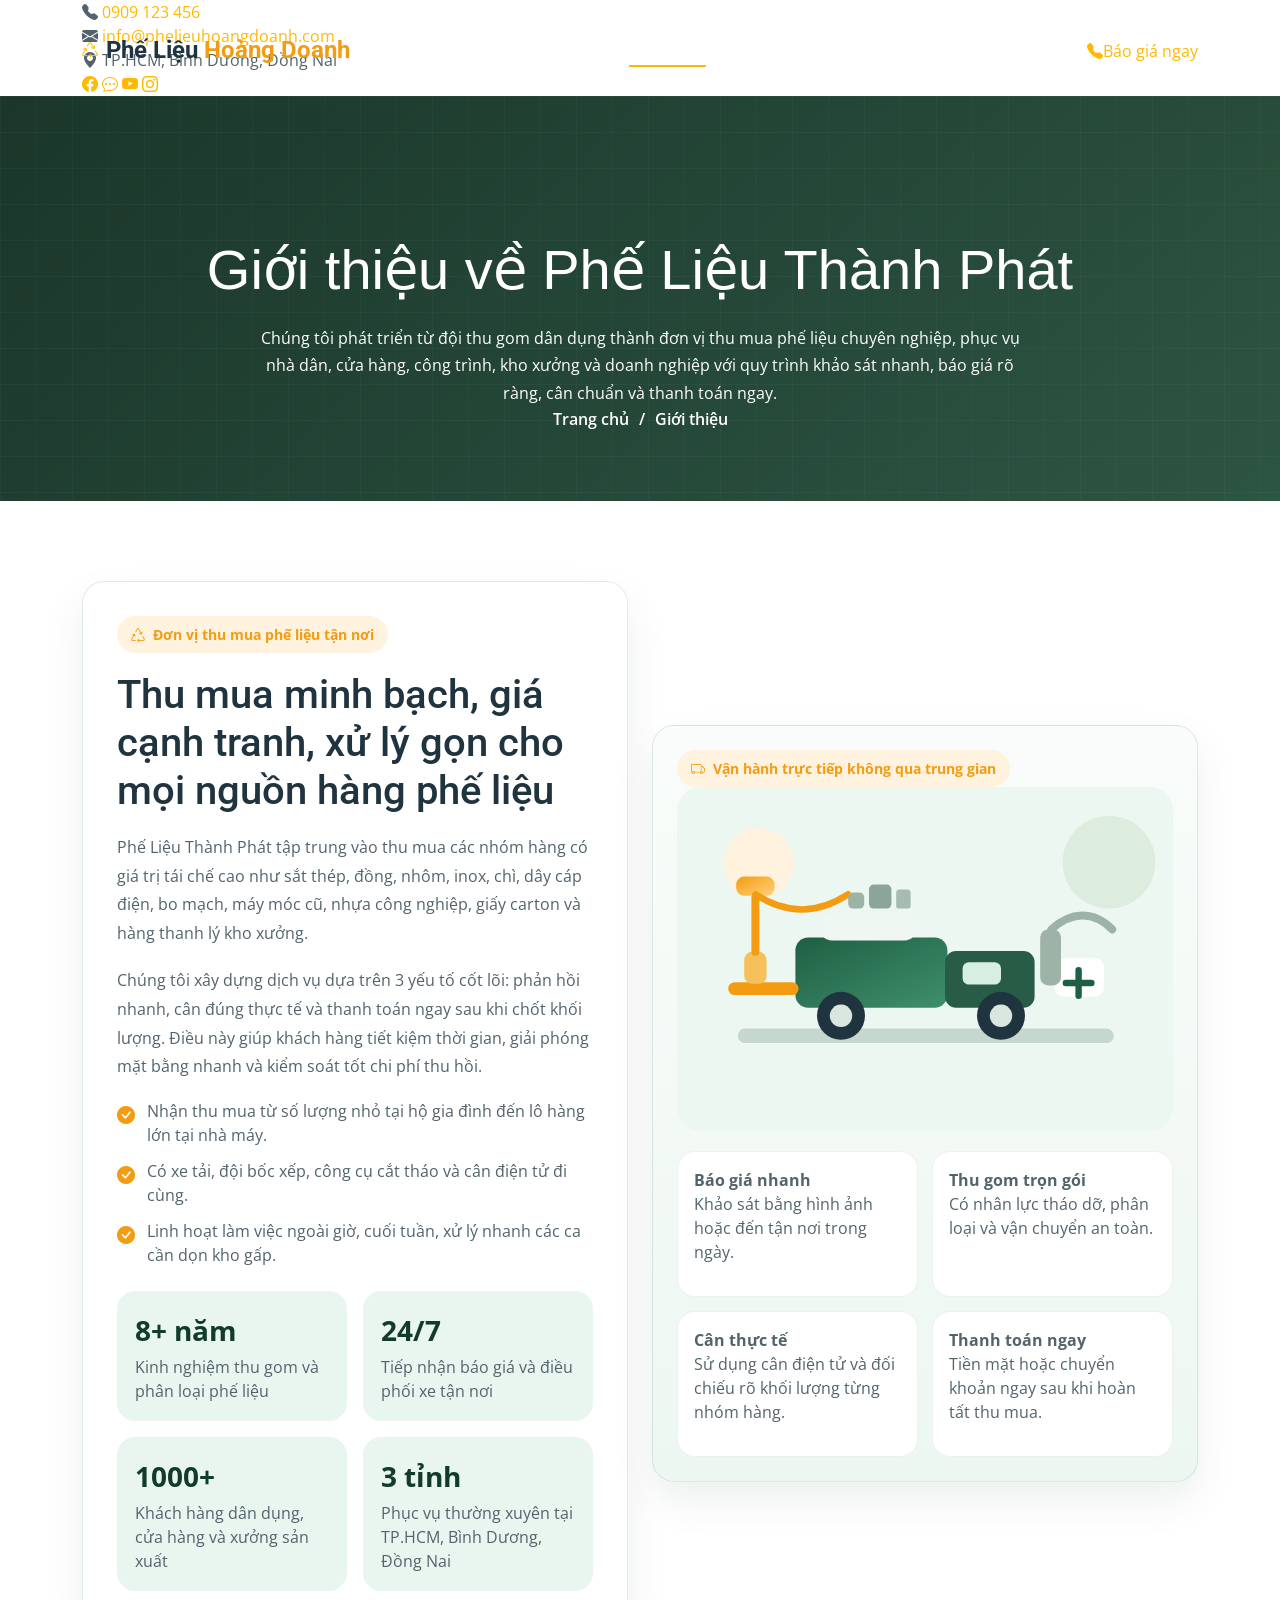
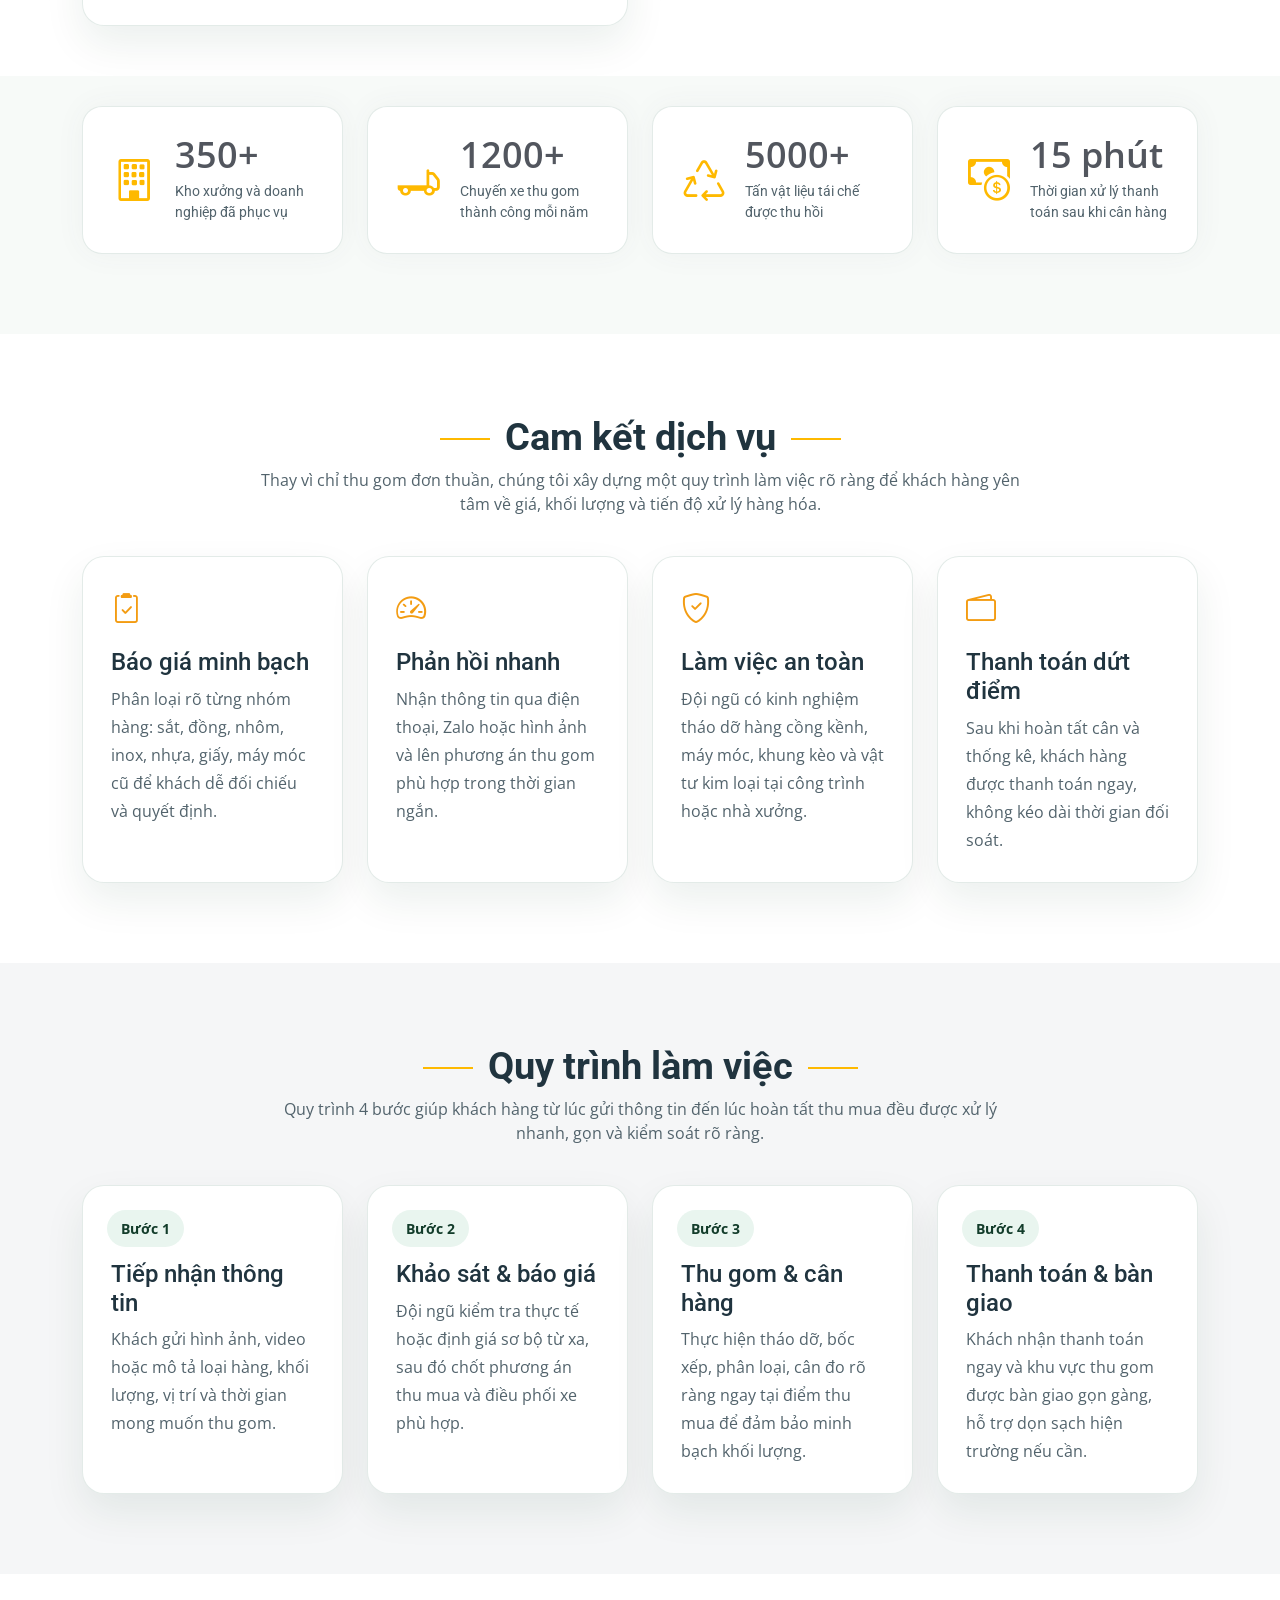
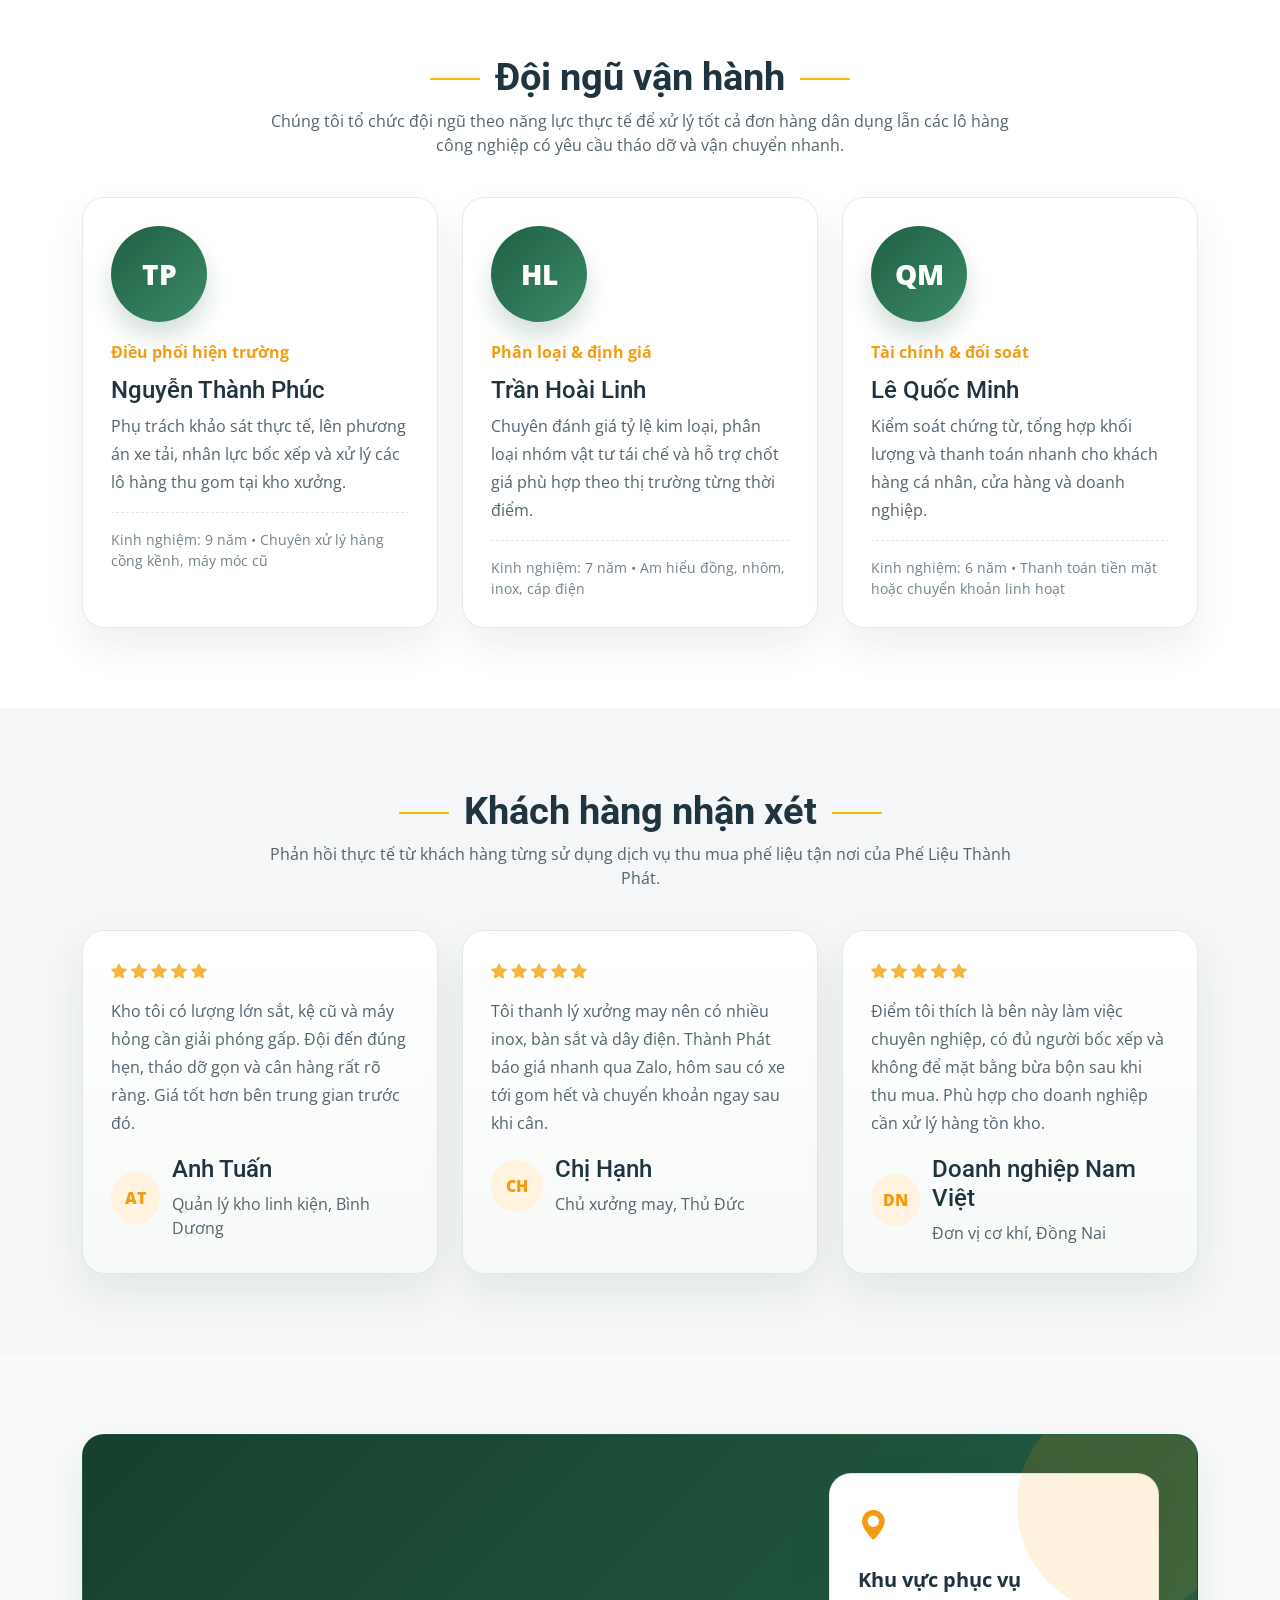
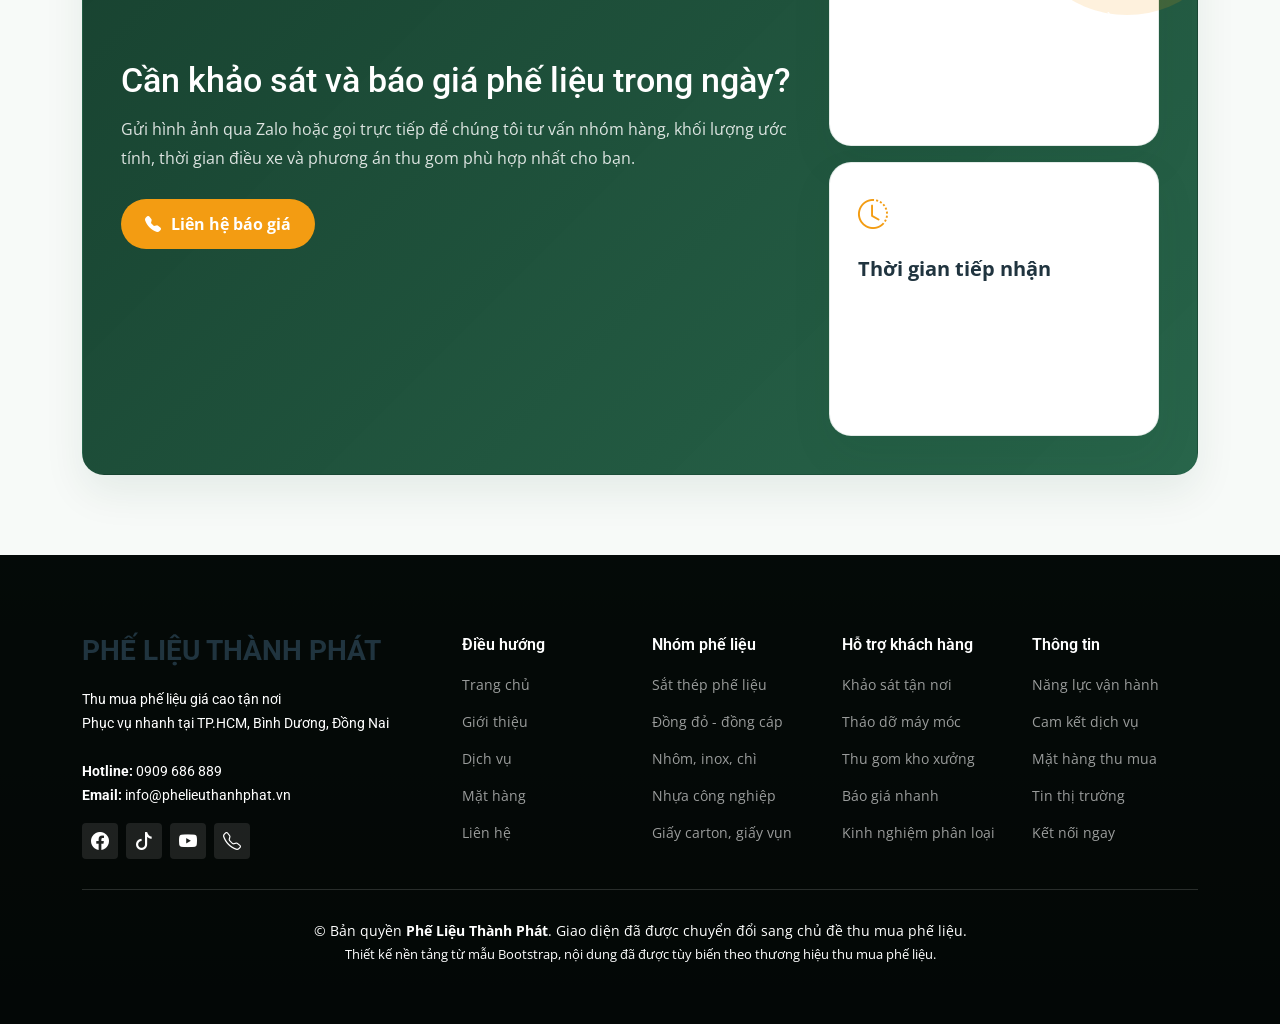
==== commit 9670c2b4: "fix index.html" ====
--- a/UpConstruction-1.0.0/about.html
+++ b/UpConstruction-1.0.0/about.html
@@ -5,15 +5,21 @@
   <meta charset="utf-8">
   <meta content="width=device-width, initial-scale=1.0" name="viewport">
   <title>Giới thiệu - Phế Liệu Thành Phát</title>
-  <meta content="Tìm hiểu về Phế Liệu Thành Phát - đơn vị thu mua phế liệu giá cao tận nơi, quy trình minh bạch, cân chuẩn và thanh toán nhanh cho khách hàng cá nhân, nhà xưởng và doanh nghiệp." name="description">
-  <meta content="giới thiệu phế liệu thành phát, thu mua phế liệu tận nơi, cân điện tử phế liệu, thu mua sắt đồng nhôm inox" name="keywords">
+  <meta
+    content="Tìm hiểu về Phế Liệu Thành Phát - đơn vị thu mua phế liệu giá cao tận nơi, quy trình minh bạch, cân chuẩn và thanh toán nhanh cho khách hàng cá nhân, nhà xưởng và doanh nghiệp."
+    name="description">
+  <meta
+    content="giới thiệu phế liệu thành phát, thu mua phế liệu tận nơi, cân điện tử phế liệu, thu mua sắt đồng nhôm inox"
+    name="keywords">
 
   <link href="assets/img/favicon.png" rel="icon">
   <link href="assets/img/apple-touch-icon.png" rel="apple-touch-icon">
 
   <link rel="preconnect" href="https://fonts.googleapis.com">
   <link rel="preconnect" href="https://fonts.gstatic.com" crossorigin>
-  <link href="https://fonts.googleapis.com/css?family=Open+Sans:300,300i,400,400i,600,600i,700,700i|Roboto:300,400,500,700&display=swap" rel="stylesheet">
+  <link
+    href="https://fonts.googleapis.com/css?family=Open+Sans:300,300i,400,400i,600,600i,700,700i|Roboto:300,400,500,700&display=swap"
+    rel="stylesheet">
 
   <link href="assets/vendor/bootstrap/css/bootstrap.min.css" rel="stylesheet">
   <link href="assets/vendor/bootstrap-icons/bootstrap-icons.css" rel="stylesheet">
@@ -434,6 +440,7 @@
     }
 
     @media (max-width: 575px) {
+
       .quick-numbers,
       .visual-caption {
         grid-template-columns: 1fr;
@@ -459,24 +466,58 @@
 
 <body>
 
+  <div class="header-top">
+    <div class="container-fluid container-xl">
+      <div class="header-top-content">
+        <div class="header-top-left">
+          <div class="header-top-item">
+            <i class="bi bi-telephone-fill"></i>
+            <a href="tel:0909123456">0909 123 456</a>
+          </div>
+          <div class="header-top-item">
+            <i class="bi bi-envelope-fill"></i>
+            <a href="mailto:info@phelieuhoangdoanh.com">info@phelieuhoangdoanh.com</a>
+          </div>
+          <div class="header-top-item">
+            <i class="bi bi-geo-alt-fill"></i>
+            <span>TP.HCM, Bình Dương, Đồng Nai</span>
+          </div>
+        </div>
+        <div class="header-social">
+          <a href="#" title="Facebook" target="_blank"><i class="bi bi-facebook"></i></a>
+          <a href="#" title="Zalo" target="_blank"><i class="bi bi-chat-dots"></i></a>
+          <a href="#" title="YouTube" target="_blank"><i class="bi bi-youtube"></i></a>
+          <a href="#" title="Instagram" target="_blank"><i class="bi bi-instagram"></i></a>
+        </div>
+      </div>
+    </div>
+  </div>
+
   <header id="header" class="header d-flex align-items-center">
     <div class="container-fluid container-xl d-flex align-items-center justify-content-between">
       <a href="index.html" class="logo d-flex align-items-center">
-        <h1>Phế Liệu Thành Phát<span>.</span></h1>
+        <i class="bi bi-recycle me-2"></i>
+        <h1 class="mb-0">Phế Liệu <span>Hoàng Doanh</span></h1>
       </a>
 
-      <i class="mobile-nav-toggle mobile-nav-show bi bi-list"></i>
-      <i class="mobile-nav-toggle mobile-nav-hide d-none bi bi-x"></i>
-      <nav id="navbar" class="navbar">
-        <ul>
-          <li><a href="index.html">Trang chủ</a></li>
-          <li><a href="about.html" class="active">Giới thiệu</a></li>
-          <li><a href="services.html">Dịch vụ</a></li>
-          <li><a href="projects.html">Mặt hàng</a></li>
-          <li><a href="blog.html">Tin tức</a></li>
-          <li><a href="contact.html">Liên hệ</a></li>
-        </ul>
-      </nav>
+      <div class="d-flex align-items-center gap-3">
+        <i class="mobile-nav-toggle mobile-nav-show bi bi-list"></i>
+        <i class="mobile-nav-toggle mobile-nav-hide d-none bi bi-x"></i>
+        <nav id="navbar" class="navbar">
+          <ul>
+            <li><a href="index.html">Trang chủ</a></li>
+            <li><a href="about.html" class="active">Giới thiệu</a></li>
+            <li><a href="services.html">Dịch vụ</a></li>
+            <li><a href="projects.html">Mặt hàng</a></li>
+            <li><a href="blog.html">Tin tức</a></li>
+            <li><a href="contact.html">Liên hệ</a></li>
+          </ul>
+        </nav>
+        <a href="#quote-form" class="header-cta d-none d-lg-inline-flex">
+          <i class="bi bi-telephone-fill"></i>
+          Báo giá ngay
+        </a>
+      </div>
     </div>
   </header>
 
@@ -485,7 +526,9 @@
     <div class="breadcrumbs d-flex align-items-center">
       <div class="container position-relative d-flex flex-column align-items-center text-center" data-aos="fade">
         <h2>Giới thiệu về Phế Liệu Thành Phát</h2>
-        <p>Chúng tôi phát triển từ đội thu gom dân dụng thành đơn vị thu mua phế liệu chuyên nghiệp, phục vụ nhà dân, cửa hàng, công trình, kho xưởng và doanh nghiệp với quy trình khảo sát nhanh, báo giá rõ ràng, cân chuẩn và thanh toán ngay.</p>
+        <p>Chúng tôi phát triển từ đội thu gom dân dụng thành đơn vị thu mua phế liệu chuyên nghiệp, phục vụ nhà dân,
+          cửa hàng, công trình, kho xưởng và doanh nghiệp với quy trình khảo sát nhanh, báo giá rõ ràng, cân chuẩn và
+          thanh toán ngay.</p>
         <ol>
           <li><a href="index.html">Trang chủ</a></li>
           <li>Giới thiệu</li>
@@ -500,12 +543,19 @@
             <div class="about-hero-card">
               <span class="badge-title"><i class="bi bi-recycle"></i> Đơn vị thu mua phế liệu tận nơi</span>
               <h2>Thu mua minh bạch, giá cạnh tranh, xử lý gọn cho mọi nguồn hàng phế liệu</h2>
-              <p>Phế Liệu Thành Phát tập trung vào thu mua các nhóm hàng có giá trị tái chế cao như sắt thép, đồng, nhôm, inox, chì, dây cáp điện, bo mạch, máy móc cũ, nhựa công nghiệp, giấy carton và hàng thanh lý kho xưởng.</p>
-              <p>Chúng tôi xây dựng dịch vụ dựa trên 3 yếu tố cốt lõi: phản hồi nhanh, cân đúng thực tế và thanh toán ngay sau khi chốt khối lượng. Điều này giúp khách hàng tiết kiệm thời gian, giải phóng mặt bằng nhanh và kiểm soát tốt chi phí thu hồi.</p>
+              <p>Phế Liệu Thành Phát tập trung vào thu mua các nhóm hàng có giá trị tái chế cao như sắt thép, đồng,
+                nhôm, inox, chì, dây cáp điện, bo mạch, máy móc cũ, nhựa công nghiệp, giấy carton và hàng thanh lý kho
+                xưởng.</p>
+              <p>Chúng tôi xây dựng dịch vụ dựa trên 3 yếu tố cốt lõi: phản hồi nhanh, cân đúng thực tế và thanh toán
+                ngay sau khi chốt khối lượng. Điều này giúp khách hàng tiết kiệm thời gian, giải phóng mặt bằng nhanh và
+                kiểm soát tốt chi phí thu hồi.</p>
               <ul class="story-list">
-                <li><i class="bi bi-check-circle-fill"></i><span>Nhận thu mua từ số lượng nhỏ tại hộ gia đình đến lô hàng lớn tại nhà máy.</span></li>
-                <li><i class="bi bi-check-circle-fill"></i><span>Có xe tải, đội bốc xếp, công cụ cắt tháo và cân điện tử đi cùng.</span></li>
-                <li><i class="bi bi-check-circle-fill"></i><span>Linh hoạt làm việc ngoài giờ, cuối tuần, xử lý nhanh các ca cần dọn kho gấp.</span></li>
+                <li><i class="bi bi-check-circle-fill"></i><span>Nhận thu mua từ số lượng nhỏ tại hộ gia đình đến lô
+                    hàng lớn tại nhà máy.</span></li>
+                <li><i class="bi bi-check-circle-fill"></i><span>Có xe tải, đội bốc xếp, công cụ cắt tháo và cân điện tử
+                    đi cùng.</span></li>
+                <li><i class="bi bi-check-circle-fill"></i><span>Linh hoạt làm việc ngoài giờ, cuối tuần, xử lý nhanh
+                    các ca cần dọn kho gấp.</span></li>
               </ul>
 
               <div class="quick-numbers">
@@ -532,7 +582,8 @@
           <div class="col-lg-6">
             <div class="visual-card">
               <span class="mini-label"><i class="bi bi-truck"></i> Vận hành trực tiếp không qua trung gian</span>
-              <svg viewBox="0 0 620 430" width="100%" height="100%" xmlns="http://www.w3.org/2000/svg" role="img" aria-label="Minh họa quy trình thu mua phế liệu">
+              <svg viewBox="0 0 620 430" width="100%" height="100%" xmlns="http://www.w3.org/2000/svg" role="img"
+                aria-label="Minh họa quy trình thu mua phế liệu">
                 <defs>
                   <linearGradient id="truckGradient" x1="0" y1="0" x2="1" y2="1">
                     <stop offset="0%" stop-color="#1f5f43" />
@@ -559,7 +610,8 @@
                 <rect x="84" y="206" width="28" height="40" rx="10" fill="#f6c15d" />
                 <path d="M98 206 L98 128" stroke="#f39c12" stroke-width="10" stroke-linecap="round" />
                 <rect x="74" y="112" width="48" height="24" rx="10" fill="url(#metalGradient)" />
-                <path d="M98 134 Q156 172 214 134" stroke="#f39c12" stroke-width="8" fill="none" stroke-linecap="round" />
+                <path d="M98 134 Q156 172 214 134" stroke="#f39c12" stroke-width="8" fill="none"
+                  stroke-linecap="round" />
                 <rect x="214" y="132" width="20" height="20" rx="6" fill="#9cb3a8" />
                 <rect x="240" y="122" width="28" height="30" rx="6" fill="#8ba59a" />
                 <rect x="274" y="128" width="18" height="24" rx="4" fill="#a6bbb1" />
@@ -567,7 +619,8 @@
                 <path d="M486 245 h32" stroke="#1f5f43" stroke-width="8" stroke-linecap="round" />
                 <path d="M502 229 v32" stroke="#1f5f43" stroke-width="8" stroke-linecap="round" />
                 <rect x="454" y="178" width="26" height="70" rx="10" fill="#9db3a8" />
-                <path d="M468 178 C492 156 520 154 544 178" stroke="#9db3a8" stroke-width="10" fill="none" stroke-linecap="round" />
+                <path d="M468 178 C492 156 520 154 544 178" stroke="#9db3a8" stroke-width="10" fill="none"
+                  stroke-linecap="round" />
               </svg>
 
               <div class="visual-caption">
@@ -644,7 +697,8 @@
       <div class="container" data-aos="fade-up">
         <div class="section-header">
           <h2>Cam kết dịch vụ</h2>
-          <p>Thay vì chỉ thu gom đơn thuần, chúng tôi xây dựng một quy trình làm việc rõ ràng để khách hàng yên tâm về giá, khối lượng và tiến độ xử lý hàng hóa.</p>
+          <p>Thay vì chỉ thu gom đơn thuần, chúng tôi xây dựng một quy trình làm việc rõ ràng để khách hàng yên tâm về
+            giá, khối lượng và tiến độ xử lý hàng hóa.</p>
         </div>
 
         <div class="row gy-4">
@@ -652,7 +706,8 @@
             <div class="commitment-card">
               <i class="bi bi-clipboard2-check"></i>
               <h4>Báo giá minh bạch</h4>
-              <p>Phân loại rõ từng nhóm hàng: sắt, đồng, nhôm, inox, nhựa, giấy, máy móc cũ để khách dễ đối chiếu và quyết định.</p>
+              <p>Phân loại rõ từng nhóm hàng: sắt, đồng, nhôm, inox, nhựa, giấy, máy móc cũ để khách dễ đối chiếu và
+                quyết định.</p>
             </div>
           </div>
 
@@ -660,7 +715,8 @@
             <div class="commitment-card">
               <i class="bi bi-speedometer2"></i>
               <h4>Phản hồi nhanh</h4>
-              <p>Nhận thông tin qua điện thoại, Zalo hoặc hình ảnh và lên phương án thu gom phù hợp trong thời gian ngắn.</p>
+              <p>Nhận thông tin qua điện thoại, Zalo hoặc hình ảnh và lên phương án thu gom phù hợp trong thời gian
+                ngắn.</p>
             </div>
           </div>
 
@@ -668,7 +724,8 @@
             <div class="commitment-card">
               <i class="bi bi-shield-check"></i>
               <h4>Làm việc an toàn</h4>
-              <p>Đội ngũ có kinh nghiệm tháo dỡ hàng cồng kềnh, máy móc, khung kèo và vật tư kim loại tại công trình hoặc nhà xưởng.</p>
+              <p>Đội ngũ có kinh nghiệm tháo dỡ hàng cồng kềnh, máy móc, khung kèo và vật tư kim loại tại công trình
+                hoặc nhà xưởng.</p>
             </div>
           </div>
 
@@ -676,7 +733,8 @@
             <div class="commitment-card">
               <i class="bi bi-wallet2"></i>
               <h4>Thanh toán dứt điểm</h4>
-              <p>Sau khi hoàn tất cân và thống kê, khách hàng được thanh toán ngay, không kéo dài thời gian đối soát.</p>
+              <p>Sau khi hoàn tất cân và thống kê, khách hàng được thanh toán ngay, không kéo dài thời gian đối soát.
+              </p>
             </div>
           </div>
         </div>
@@ -687,7 +745,8 @@
       <div class="container" data-aos="fade-up">
         <div class="section-header">
           <h2>Quy trình làm việc</h2>
-          <p>Quy trình 4 bước giúp khách hàng từ lúc gửi thông tin đến lúc hoàn tất thu mua đều được xử lý nhanh, gọn và kiểm soát rõ ràng.</p>
+          <p>Quy trình 4 bước giúp khách hàng từ lúc gửi thông tin đến lúc hoàn tất thu mua đều được xử lý nhanh, gọn và
+            kiểm soát rõ ràng.</p>
         </div>
 
         <div class="row gy-4">
@@ -703,7 +762,8 @@
             <div class="timeline-card">
               <span class="timeline-badge">Bước 2</span>
               <h4>Khảo sát & báo giá</h4>
-              <p>Đội ngũ kiểm tra thực tế hoặc định giá sơ bộ từ xa, sau đó chốt phương án thu mua và điều phối xe phù hợp.</p>
+              <p>Đội ngũ kiểm tra thực tế hoặc định giá sơ bộ từ xa, sau đó chốt phương án thu mua và điều phối xe phù
+                hợp.</p>
             </div>
           </div>
 
@@ -711,7 +771,8 @@
             <div class="timeline-card">
               <span class="timeline-badge">Bước 3</span>
               <h4>Thu gom & cân hàng</h4>
-              <p>Thực hiện tháo dỡ, bốc xếp, phân loại, cân đo rõ ràng ngay tại điểm thu mua để đảm bảo minh bạch khối lượng.</p>
+              <p>Thực hiện tháo dỡ, bốc xếp, phân loại, cân đo rõ ràng ngay tại điểm thu mua để đảm bảo minh bạch khối
+                lượng.</p>
             </div>
           </div>
 
@@ -719,7 +780,8 @@
             <div class="timeline-card">
               <span class="timeline-badge">Bước 4</span>
               <h4>Thanh toán & bàn giao</h4>
-              <p>Khách nhận thanh toán ngay và khu vực thu gom được bàn giao gọn gàng, hỗ trợ dọn sạch hiện trường nếu cần.</p>
+              <p>Khách nhận thanh toán ngay và khu vực thu gom được bàn giao gọn gàng, hỗ trợ dọn sạch hiện trường nếu
+                cần.</p>
             </div>
           </div>
         </div>
@@ -730,7 +792,8 @@
       <div class="container" data-aos="fade-up">
         <div class="section-header">
           <h2>Đội ngũ vận hành</h2>
-          <p>Chúng tôi tổ chức đội ngũ theo năng lực thực tế để xử lý tốt cả đơn hàng dân dụng lẫn các lô hàng công nghiệp có yêu cầu tháo dỡ và vận chuyển nhanh.</p>
+          <p>Chúng tôi tổ chức đội ngũ theo năng lực thực tế để xử lý tốt cả đơn hàng dân dụng lẫn các lô hàng công
+            nghiệp có yêu cầu tháo dỡ và vận chuyển nhanh.</p>
         </div>
 
         <div class="row gy-4">
@@ -739,7 +802,8 @@
               <div class="member-avatar">TP</div>
               <span class="member-role">Điều phối hiện trường</span>
               <h4>Nguyễn Thành Phúc</h4>
-              <p>Phụ trách khảo sát thực tế, lên phương án xe tải, nhân lực bốc xếp và xử lý các lô hàng thu gom tại kho xưởng.</p>
+              <p>Phụ trách khảo sát thực tế, lên phương án xe tải, nhân lực bốc xếp và xử lý các lô hàng thu gom tại kho
+                xưởng.</p>
               <div class="member-meta">Kinh nghiệm: 9 năm • Chuyên xử lý hàng cồng kềnh, máy móc cũ</div>
             </div>
           </div>
@@ -749,7 +813,8 @@
               <div class="member-avatar">HL</div>
               <span class="member-role">Phân loại & định giá</span>
               <h4>Trần Hoài Linh</h4>
-              <p>Chuyên đánh giá tỷ lệ kim loại, phân loại nhóm vật tư tái chế và hỗ trợ chốt giá phù hợp theo thị trường từng thời điểm.</p>
+              <p>Chuyên đánh giá tỷ lệ kim loại, phân loại nhóm vật tư tái chế và hỗ trợ chốt giá phù hợp theo thị
+                trường từng thời điểm.</p>
               <div class="member-meta">Kinh nghiệm: 7 năm • Am hiểu đồng, nhôm, inox, cáp điện</div>
             </div>
           </div>
@@ -759,7 +824,8 @@
               <div class="member-avatar">QM</div>
               <span class="member-role">Tài chính & đối soát</span>
               <h4>Lê Quốc Minh</h4>
-              <p>Kiểm soát chứng từ, tổng hợp khối lượng và thanh toán nhanh cho khách hàng cá nhân, cửa hàng và doanh nghiệp.</p>
+              <p>Kiểm soát chứng từ, tổng hợp khối lượng và thanh toán nhanh cho khách hàng cá nhân, cửa hàng và doanh
+                nghiệp.</p>
               <div class="member-meta">Kinh nghiệm: 6 năm • Thanh toán tiền mặt hoặc chuyển khoản linh hoạt</div>
             </div>
           </div>
@@ -784,7 +850,8 @@
                 <i class="bi bi-star-fill"></i>
                 <i class="bi bi-star-fill"></i>
               </div>
-              <p>Kho tôi có lượng lớn sắt, kệ cũ và máy hỏng cần giải phóng gấp. Đội đến đúng hẹn, tháo dỡ gọn và cân hàng rất rõ ràng. Giá tốt hơn bên trung gian trước đó.</p>
+              <p>Kho tôi có lượng lớn sắt, kệ cũ và máy hỏng cần giải phóng gấp. Đội đến đúng hẹn, tháo dỡ gọn và cân
+                hàng rất rõ ràng. Giá tốt hơn bên trung gian trước đó.</p>
               <div class="testimonial-person">
                 <div class="avatar">AT</div>
                 <div>
@@ -804,7 +871,8 @@
                 <i class="bi bi-star-fill"></i>
                 <i class="bi bi-star-fill"></i>
               </div>
-              <p>Tôi thanh lý xưởng may nên có nhiều inox, bàn sắt và dây điện. Thành Phát báo giá nhanh qua Zalo, hôm sau có xe tới gom hết và chuyển khoản ngay sau khi cân.</p>
+              <p>Tôi thanh lý xưởng may nên có nhiều inox, bàn sắt và dây điện. Thành Phát báo giá nhanh qua Zalo, hôm
+                sau có xe tới gom hết và chuyển khoản ngay sau khi cân.</p>
               <div class="testimonial-person">
                 <div class="avatar">CH</div>
                 <div>
@@ -824,7 +892,8 @@
                 <i class="bi bi-star-fill"></i>
                 <i class="bi bi-star-fill"></i>
               </div>
-              <p>Điểm tôi thích là bên này làm việc chuyên nghiệp, có đủ người bốc xếp và không để mặt bằng bừa bộn sau khi thu mua. Phù hợp cho doanh nghiệp cần xử lý hàng tồn kho.</p>
+              <p>Điểm tôi thích là bên này làm việc chuyên nghiệp, có đủ người bốc xếp và không để mặt bằng bừa bộn sau
+                khi thu mua. Phù hợp cho doanh nghiệp cần xử lý hàng tồn kho.</p>
               <div class="testimonial-person">
                 <div class="avatar">DN</div>
                 <div>
@@ -844,7 +913,8 @@
           <div class="row gy-4 align-items-center">
             <div class="col-lg-8">
               <h3>Cần khảo sát và báo giá phế liệu trong ngày?</h3>
-              <p>Gửi hình ảnh qua Zalo hoặc gọi trực tiếp để chúng tôi tư vấn nhóm hàng, khối lượng ước tính, thời gian điều xe và phương án thu gom phù hợp nhất cho bạn.</p>
+              <p>Gửi hình ảnh qua Zalo hoặc gọi trực tiếp để chúng tôi tư vấn nhóm hàng, khối lượng ước tính, thời gian
+                điều xe và phương án thu gom phù hợp nhất cho bạn.</p>
               <a href="contact.html" class="btn-get-started"><i class="bi bi-telephone-fill"></i> Liên hệ báo giá</a>
             </div>
             <div class="col-lg-4">
@@ -946,7 +1016,8 @@
     <div class="footer-legal text-center position-relative">
       <div class="container">
         <div class="copyright">
-          © Bản quyền <strong><span>Phế Liệu Thành Phát</span></strong>. Giao diện đã được chuyển đổi sang chủ đề thu mua phế liệu.
+          © Bản quyền <strong><span>Phế Liệu Thành Phát</span></strong>. Giao diện đã được chuyển đổi sang chủ đề thu
+          mua phế liệu.
         </div>
         <div class="credits">
           Thiết kế nền tảng từ mẫu Bootstrap, nội dung đã được tùy biến theo thương hiệu thu mua phế liệu.
@@ -955,7 +1026,8 @@
     </div>
   </footer>
 
-  <a href="#" class="scroll-top d-flex align-items-center justify-content-center"><i class="bi bi-arrow-up-short"></i></a>
+  <a href="#" class="scroll-top d-flex align-items-center justify-content-center"><i
+      class="bi bi-arrow-up-short"></i></a>
   <div id="preloader"></div>
 
   <script src="assets/vendor/bootstrap/js/bootstrap.bundle.min.js"></script>
@@ -968,4 +1040,4 @@
 
 </body>
 
-</html>
+</html>
--- a/UpConstruction-1.0.0/assets/css/main.css
+++ b/UpConstruction-1.0.0/assets/css/main.css
@@ -70,11 +70,11 @@
 
 .section-header {
   text-align: center;
-  padding-bottom: 70px;
+  padding-bottom: 40px;
 }
 
 .section-header h2 {
-  font-size: 32px;
+  font-size: 38.4px;
   font-weight: 700;
   position: relative;
   color: #2e3135;
@@ -99,6 +99,7 @@
 
 .section-header p {
   margin: 0 auto 0 auto;
+  font-size: 16px;
 }
 
 @media (min-width: 1199px) {
